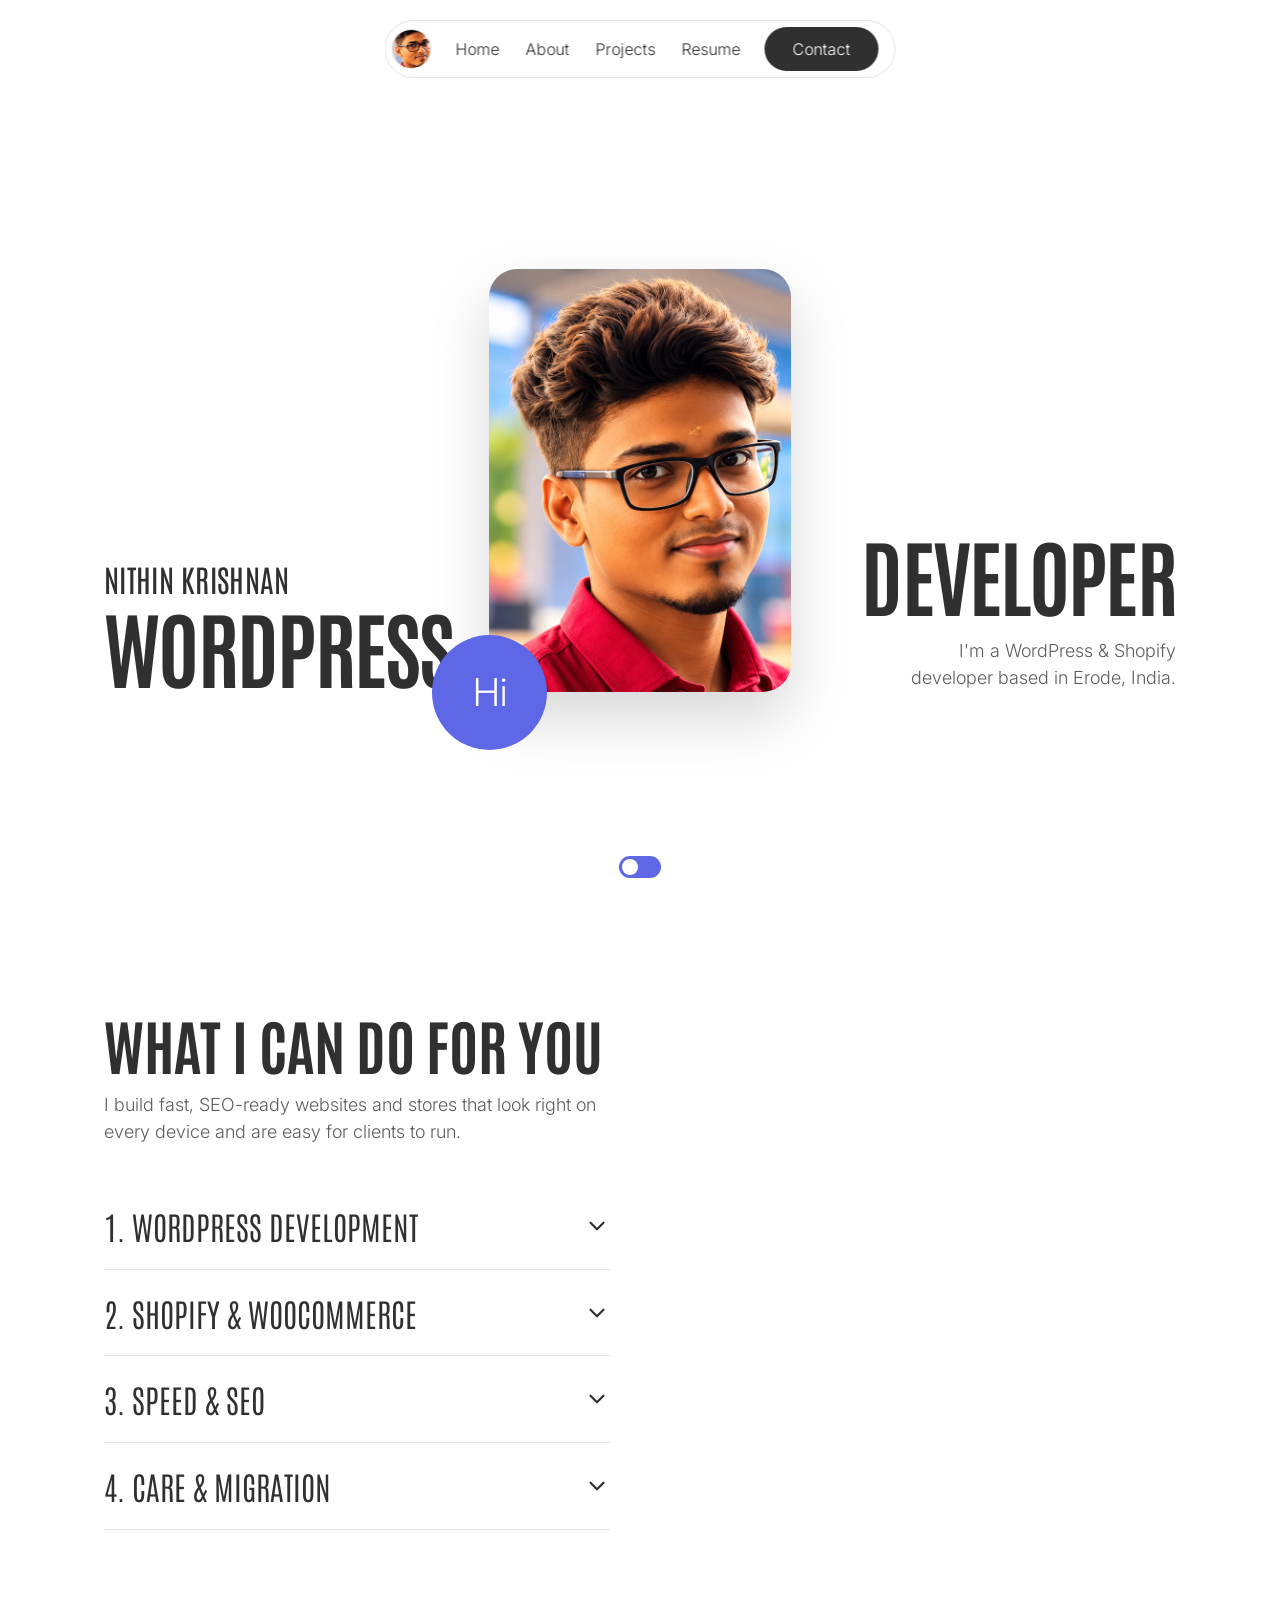
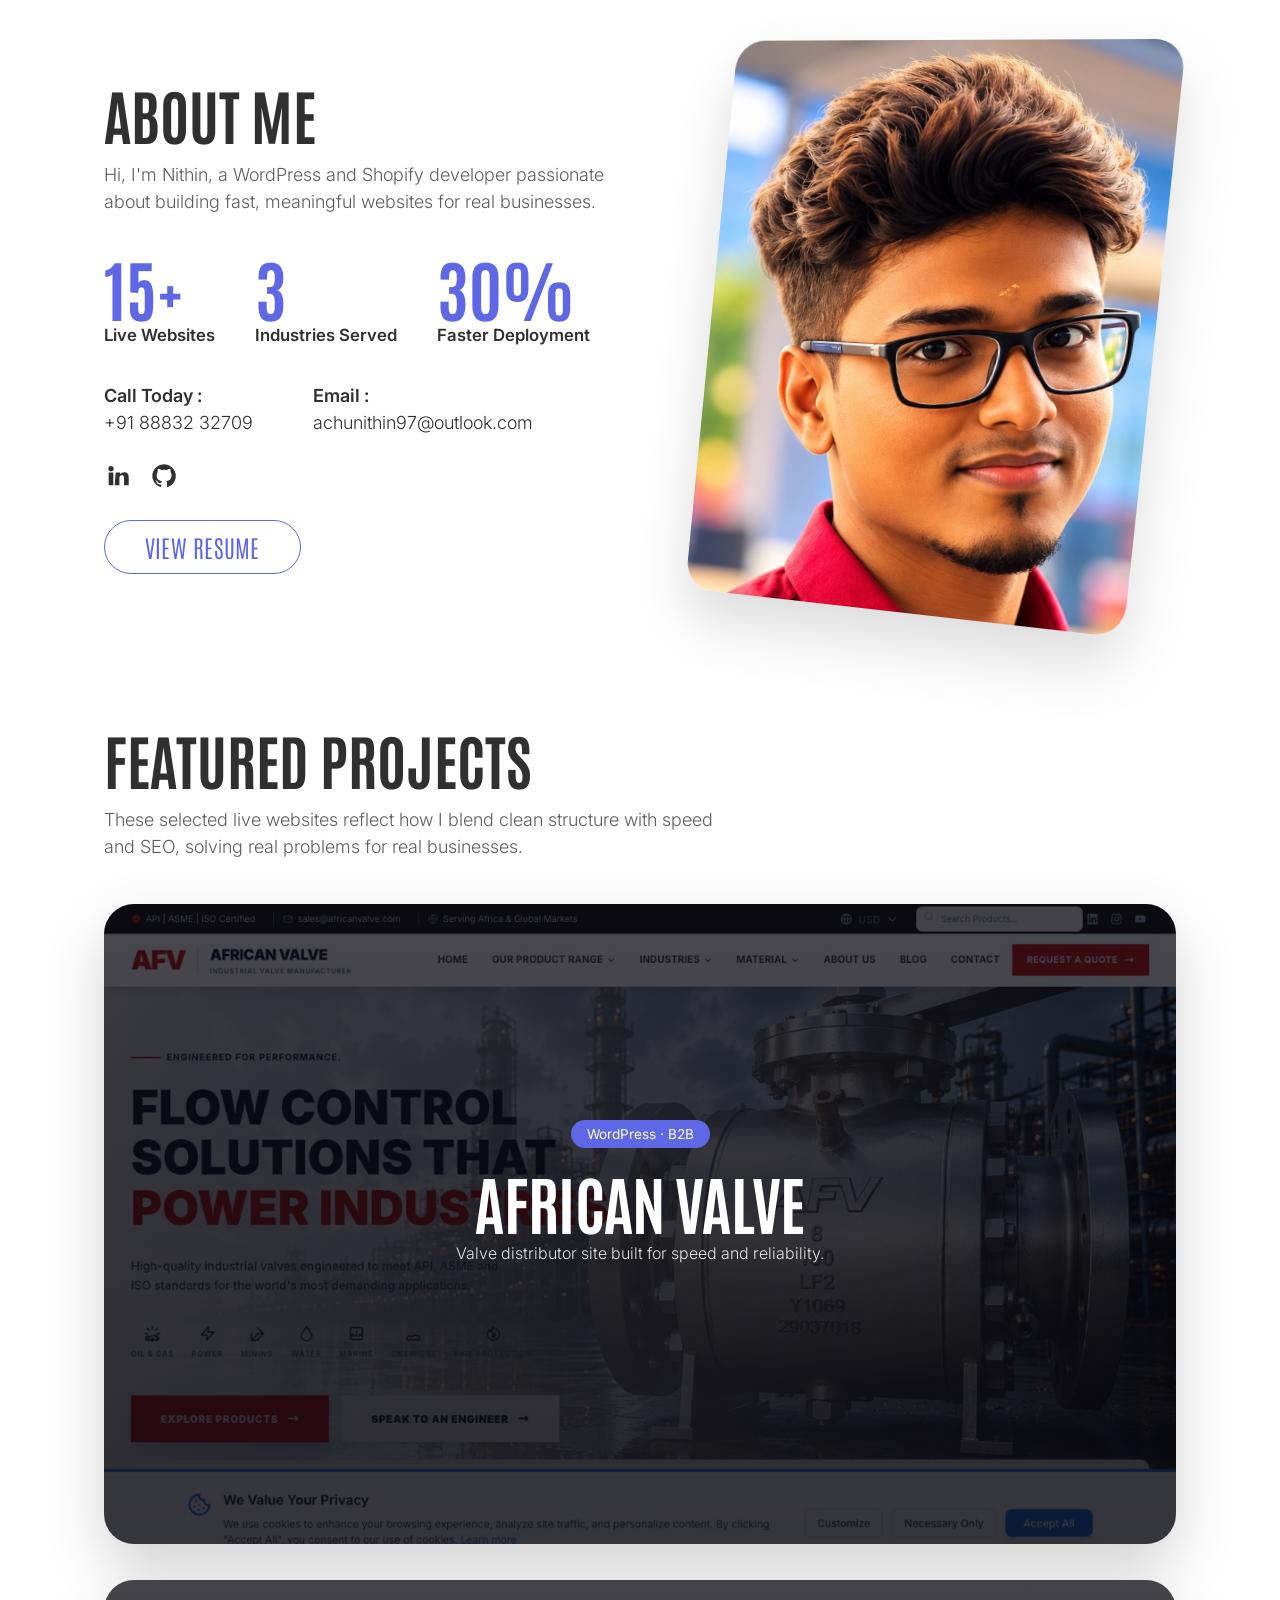
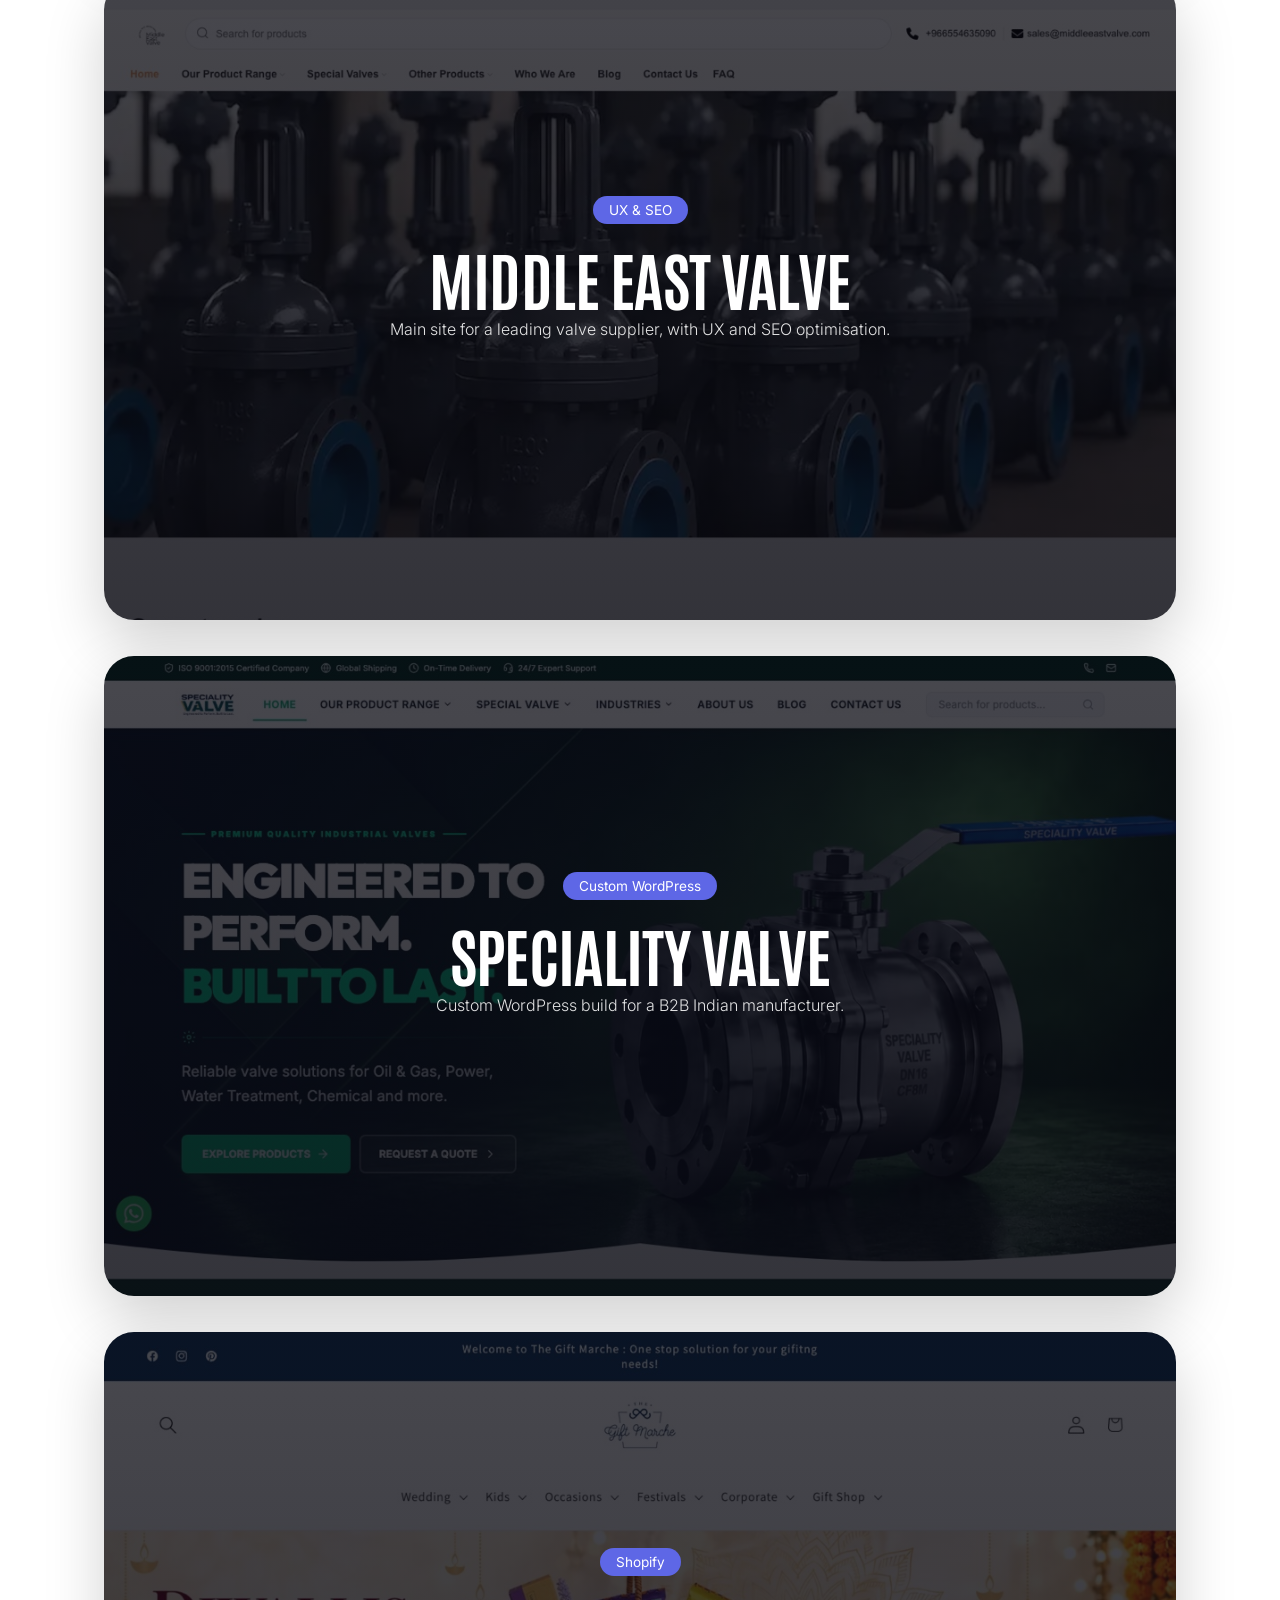
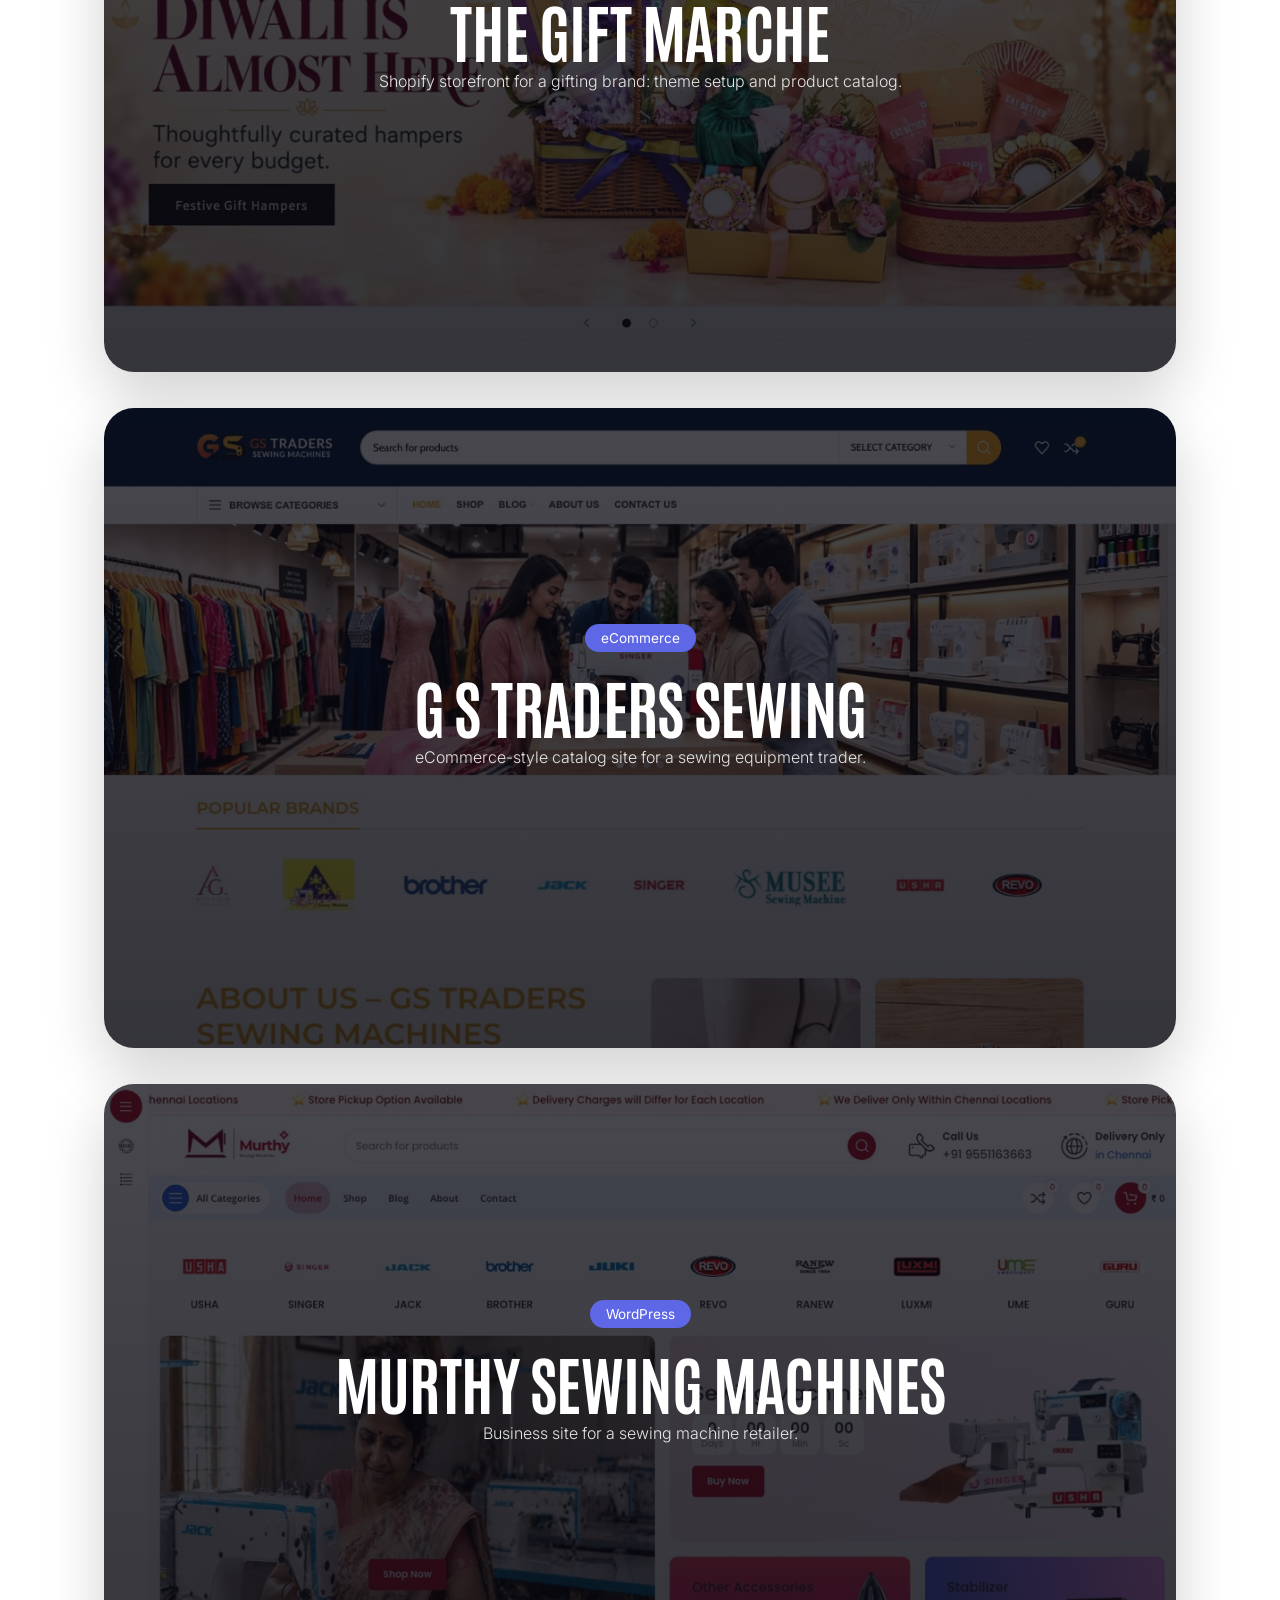
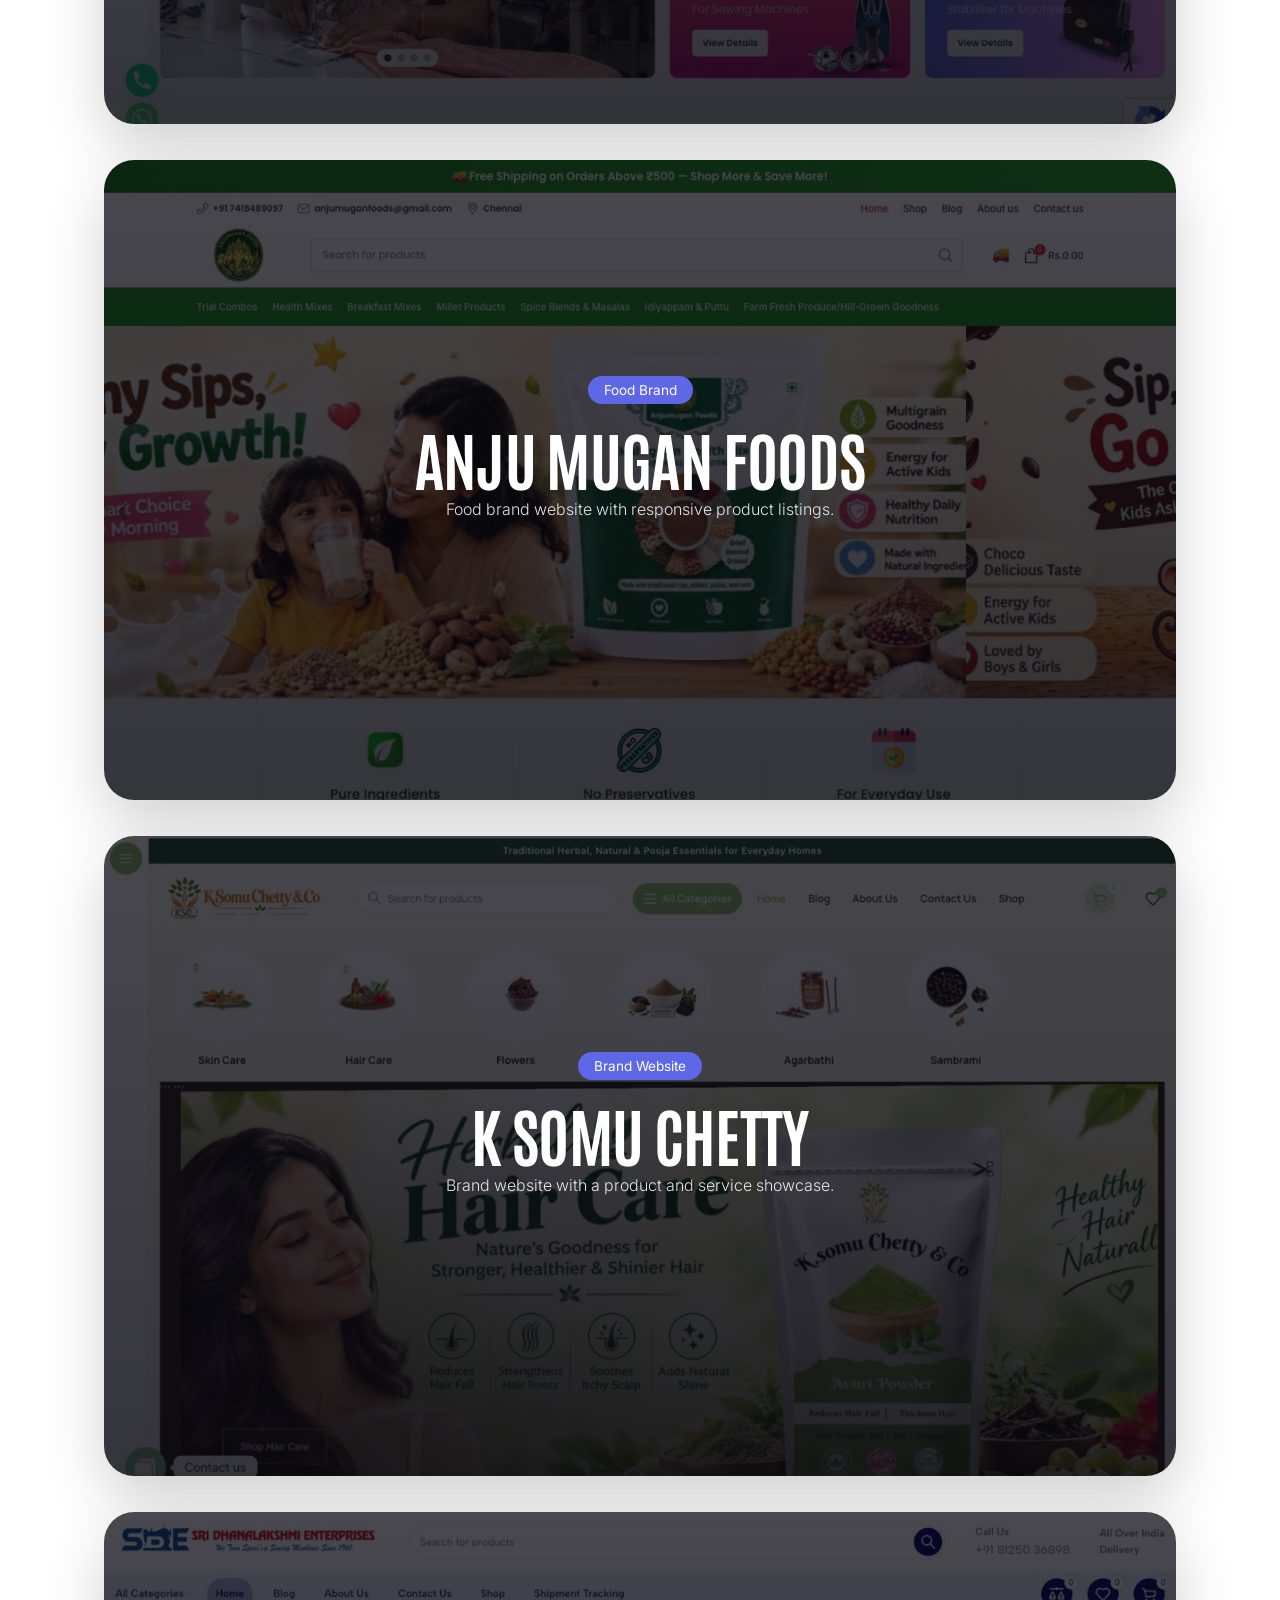
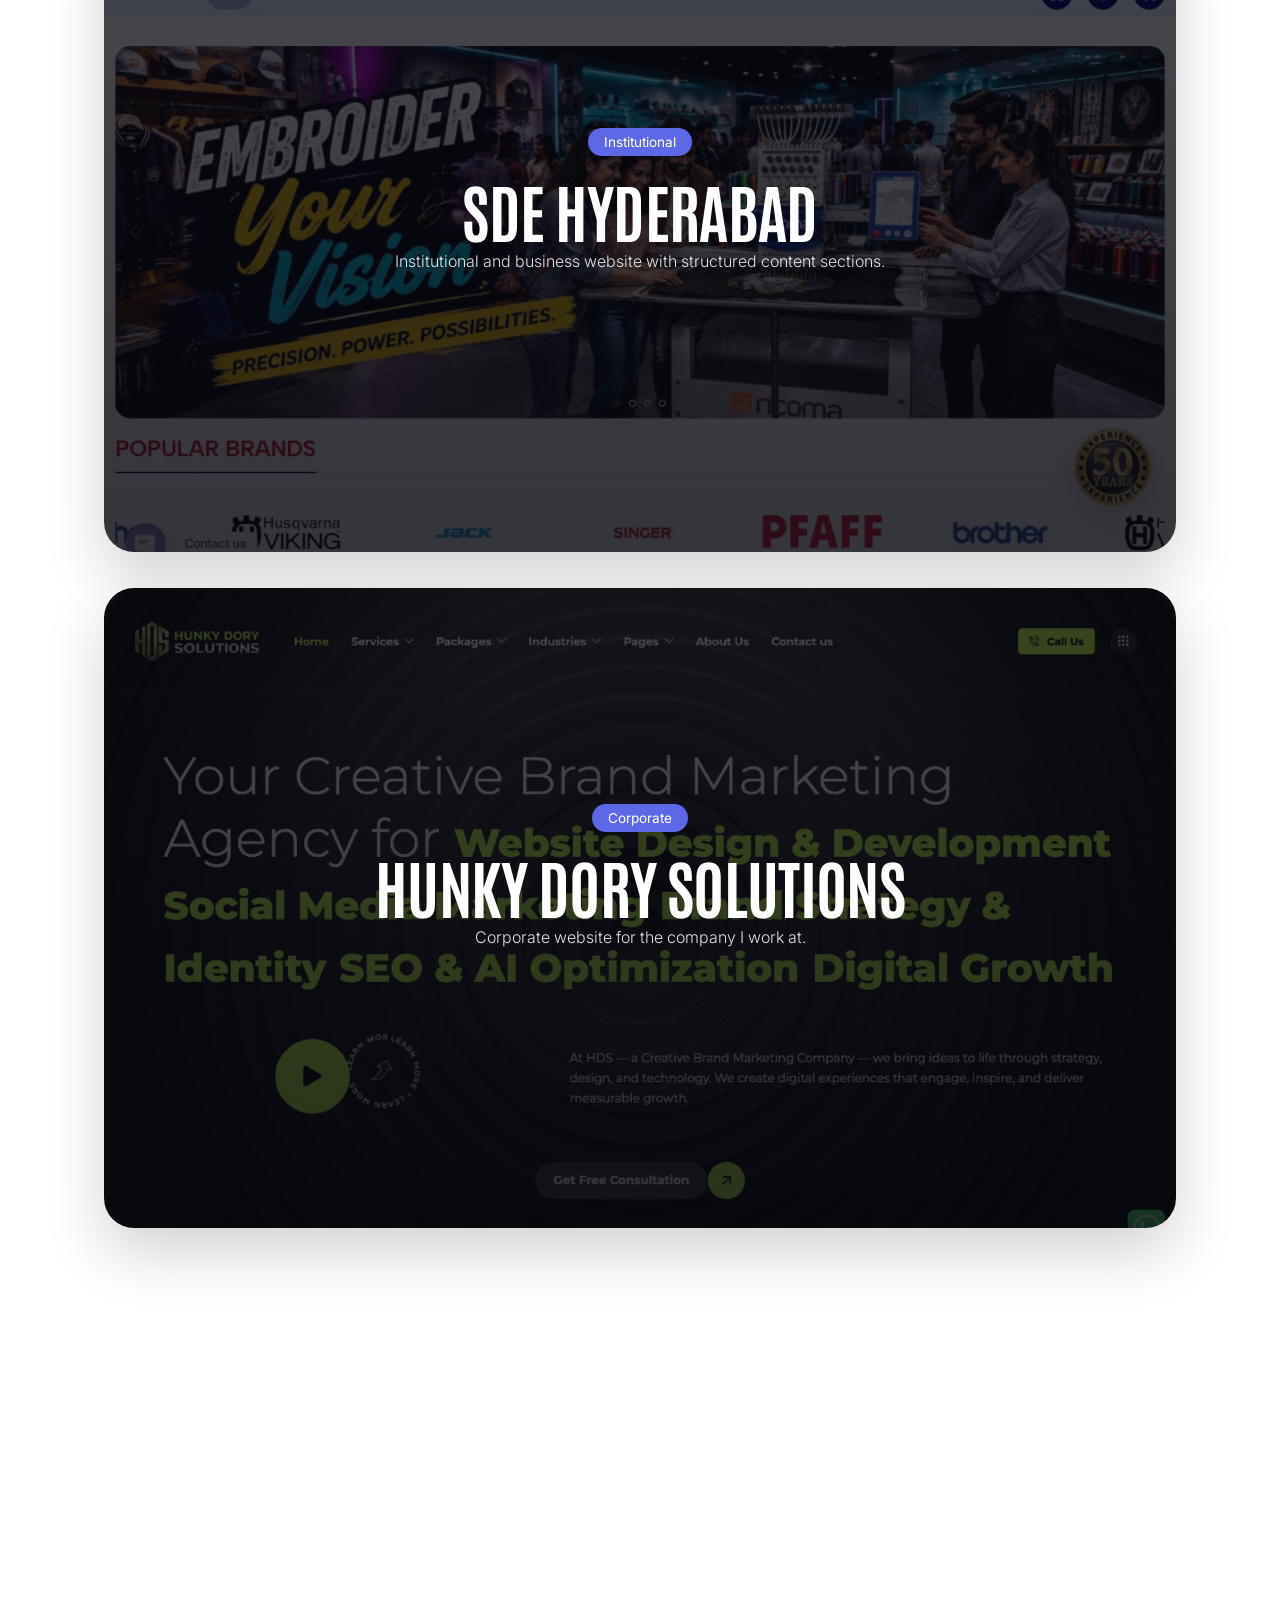
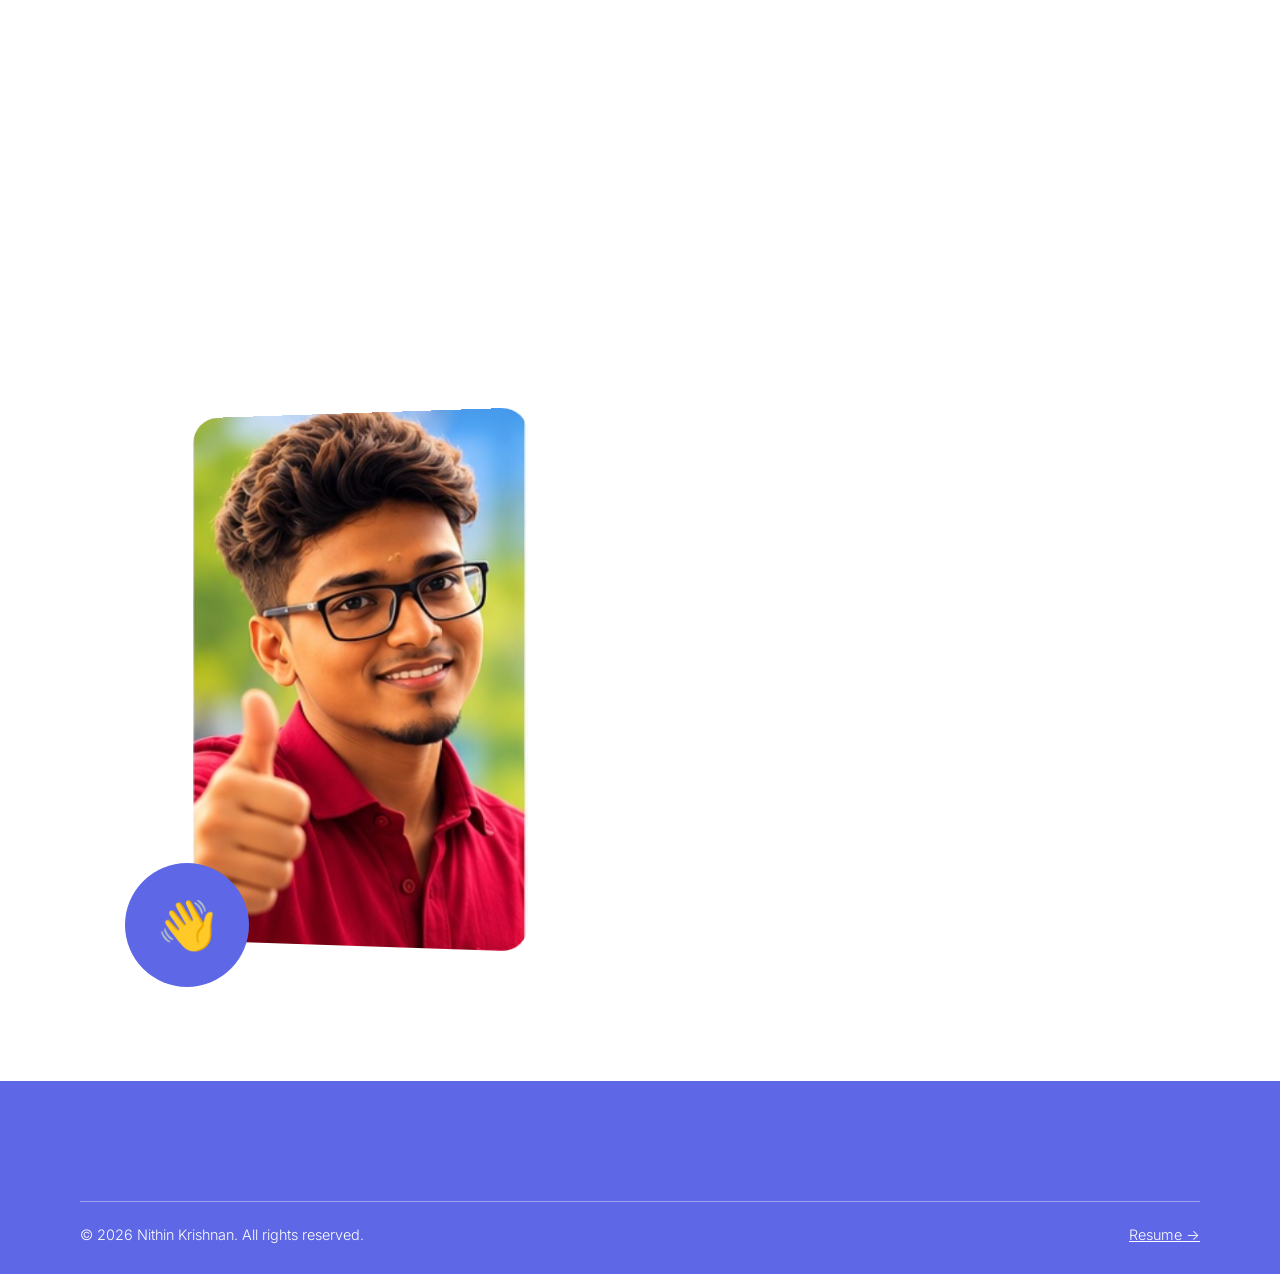
==== index.html @ 088c96ce "Add portfolio and resume site Co-Authored-By: Claude Sonnet 5.5 <noreply@anthropic.com>" ====
<!doctype html>
<html lang="en">
<head>
  <meta charset="utf-8">
  <meta name="viewport" content="width=device-width, initial-scale=1">
  <title>Nithin Krishnan | WordPress Developer</title>
  <meta name="description" content="Nithin Krishnan: WordPress & Shopify developer with 15+ live business sites. Open to remote roles.">
  <link rel="preconnect" href="https://fonts.googleapis.com">
  <link rel="preconnect" href="https://fonts.gstatic.com" crossorigin>
  <link href="https://fonts.googleapis.com/css2?family=Antonio:wght@400;700&family=Inter:wght@300;400;600&display=swap" rel="stylesheet">
  <link rel="stylesheet" href="style.css">
</head>
<body>
  <svg width="0" height="0" style="position:absolute" aria-hidden="true">
    <symbol id="chev" viewBox="0 0 24 24"><path d="m6 15 6-6 6 6" fill="none" stroke="currentColor" stroke-width="2" stroke-linecap="round" stroke-linejoin="round"/></symbol>
  </svg>

  <header class="nav" id="nav">
    <a class="av" href="#home" aria-label="Home"><span class="mini"></span></a>
    <nav class="links">
      <a href="#home">Home</a>
      <a href="#about">About</a>
      <a href="#projects">Projects</a>
      <a href="resume.html">Resume</a>
      <a class="contact-btn" href="#contact">Contact</a>
    </nav>
    <a class="avail" href="#contact"><span>Available for work</span><i class="dot"></i></a>
  </header>

  <main>
    <section id="home" class="hero">
      <h1 class="sr">Nithin Krishnan, WordPress Developer</h1>
      <div class="hero-grid" aria-hidden="true">
        <div class="hl">
          <p class="nm">NITHIN KRISHNAN</p>
          <div class="big">WORDPRESS</div>
        </div>
        <div class="ph">
          <div class="photo"></div>
          <div class="hi">Hi</div>
        </div>
        <div class="hr">
          <div class="big">DEVELOPER</div>
          <p class="sub">I'm a WordPress &amp; Shopify developer based in Erode, India.</p>
        </div>
      </div>
    </section>

    <section id="services" class="split">
      <div class="col">
        <h2>WHAT I CAN DO FOR YOU</h2>
        <p class="lead">I build fast, SEO-ready websites and stores that look right on every device and are easy for clients to run.</p>
        <div class="acc">
          <details data-img="assets/shots/africanvalve.jpg">
            <summary><span>1. WORDPRESS DEVELOPMENT</span><svg class="ch"><use href="#chev"/></svg></summary>
            <ul>
              <li>Custom WordPress websites for businesses</li>
              <li>Theme and plugin customisation</li>
              <li>Elementor, WPBakery and ACF builds</li>
              <li>Fully responsive, cross-browser tested</li>
            </ul>
          </details>
          <details data-img="assets/shots/thegiftmarche.jpg">
            <summary><span>2. SHOPIFY &amp; WOOCOMMERCE</span><svg class="ch"><use href="#chev"/></svg></summary>
            <ul>
              <li>Shopify theme setup and product catalog</li>
              <li>WooCommerce store builds</li>
              <li>Product listings and category structure</li>
              <li>Mobile-first shopping experience</li>
            </ul>
          </details>
          <details data-img="assets/shots/middleeastvalve.jpg">
            <summary><span>3. SPEED &amp; SEO</span><svg class="ch"><use href="#chev"/></svg></summary>
            <ul>
              <li>Core Web Vitals optimisation</li>
              <li>Caching and image optimisation</li>
              <li>On-page SEO and clean structure</li>
              <li>Faster load times on live sites</li>
            </ul>
          </details>
          <details data-img="assets/shots/sdehyd.jpg">
            <summary><span>4. CARE &amp; MIGRATION</span><svg class="ch"><use href="#chev"/></svg></summary>
            <ul>
              <li>Live-site monitoring and bug fixes</li>
              <li>Backups and security</li>
              <li>Safe site migrations</li>
              <li>Updates and post-launch changes</li>
            </ul>
          </details>
        </div>
      </div>
      <div class="pic tilt"><div class="pic-in" style="background-image:url(assets/shots/thegiftmarche.jpg)"></div></div>
    </section>

    <section id="about" class="split">
      <div class="col">
        <h2>ABOUT ME</h2>
        <p class="lead">Hi, I'm Nithin, a WordPress and Shopify developer passionate about building fast, meaningful websites for real businesses.</p>
        <div class="stats">
          <div><b data-count="15" data-suffix="+">15+</b><span>Live Websites</span></div>
          <div><b data-count="3">3</b><span>Industries Served</span></div>
          <div><b data-count="30" data-suffix="%">30%</b><span>Faster Deployment</span></div>
        </div>
        <div class="info">
          <div><strong>Call Today :</strong><a href="tel:+918883232709">+91 88832 32709</a></div>
          <div><strong>Email :</strong><a href="mailto:achunithin97@outlook.com">achunithin97@outlook.com</a></div>
        </div>
        <div class="soc">
          <a href="https://www.linkedin.com/in/nithinkrishnan381997" target="_blank" rel="noopener" aria-label="LinkedIn"><svg viewBox="0 0 24 24"><path d="M4 9h4v11H4zM6 3.500a2.250 2.250 0 1 1 0 4.500 2.250 2.250 0 0 1 0-4.500zM10 9h3.800v1.500c.6-1 1.900-1.800 3.600-1.800 3.300 0 3.800 2.200 3.800 5V20h-4v-5.600c0-1.300 0-3-1.900-3s-2.100 1.400-2.100 2.900V20h-4z"/></svg></a>
          <a href="https://github.com/Achunithin97" target="_blank" rel="noopener" aria-label="GitHub"><svg viewBox="0 0 24 24"><path d="M12 2a10 10 0 0 0-3.200 19.500c.5.100.7-.2.7-.5v-1.800c-2.800.6-3.400-1.200-3.400-1.200-.5-1.200-1.100-1.500-1.100-1.500-.9-.6.100-.6.100-.6 1 .1 1.500 1 1.500 1 .9 1.500 2.400 1.100 3 .8.1-.7.4-1.100.7-1.400-2.200-.3-4.600-1.100-4.600-5 0-1.100.4-2 1-2.700-.1-.3-.4-1.300.1-2.700 0 0 .8-.3 2.800 1a9.600 9.600 0 0 1 5 0c2-1.300 2.800-1 2.800-1 .5 1.400.2 2.400.1 2.700.6.700 1 1.600 1 2.700 0 3.900-2.400 4.700-4.600 5 .4.300.7.900.7 1.800V21c0 .3.200.6.700.5A10 10 0 0 0 12 2z"/></svg></a>
        </div>
        <a class="pbtn" href="resume.html">VIEW RESUME</a>
      </div>
      <div class="pic tilt"><div class="pic-in portrait"></div></div>
    </section>

    <section id="projects">
      <h2>FEATURED PROJECTS</h2>
      <p class="lead">These selected live websites reflect how I blend clean structure with speed and SEO, solving real problems for real businesses.</p>
      <div class="stack">
        <a class="pc" href="https://www.africanvalve.com/" target="_blank" rel="noopener" style="--img:url(assets/shots/africanvalve.jpg)">
          <span class="pill">WordPress · B2B</span><h3>AFRICAN VALVE</h3><p>Valve distributor site built for speed and reliability.</p><em>Visit site ↗</em></a>
        <a class="pc" href="https://www.middleeastvalve.com/" target="_blank" rel="noopener" style="--img:url(assets/shots/middleeastvalve.jpg)">
          <span class="pill">UX &amp; SEO</span><h3>MIDDLE EAST VALVE</h3><p>Main site for a leading valve supplier, with UX and SEO optimisation.</p><em>Visit site ↗</em></a>
        <a class="pc" href="https://www.specialityvalve.com/" target="_blank" rel="noopener" style="--img:url(assets/shots/specialityvalve.jpg)">
          <span class="pill">Custom WordPress</span><h3>SPECIALITY VALVE</h3><p>Custom WordPress build for a B2B Indian manufacturer.</p><em>Visit site ↗</em></a>
        <a class="pc" href="https://thegiftmarche.in/" target="_blank" rel="noopener" style="--img:url(assets/shots/thegiftmarche.jpg)">
          <span class="pill">Shopify</span><h3>THE GIFT MARCHE</h3><p>Shopify storefront for a gifting brand: theme setup and product catalog.</p><em>Visit site ↗</em></a>
        <a class="pc" href="https://gstraderssewing.com/" target="_blank" rel="noopener" style="--img:url(assets/shots/gstraderssewing.jpg)">
          <span class="pill">eCommerce</span><h3>G S TRADERS SEWING</h3><p>eCommerce-style catalog site for a sewing equipment trader.</p><em>Visit site ↗</em></a>
        <a class="pc" href="https://murthysewingmachines.com/" target="_blank" rel="noopener" style="--img:url(assets/shots/murthysewingmachines.jpg)">
          <span class="pill">WordPress</span><h3>MURTHY SEWING MACHINES</h3><p>Business site for a sewing machine retailer.</p><em>Visit site ↗</em></a>
        <a class="pc" href="https://anjumuganfoods.com/" target="_blank" rel="noopener" style="--img:url(assets/shots/anjumuganfoods.jpg)">
          <span class="pill">Food Brand</span><h3>ANJU MUGAN FOODS</h3><p>Food brand website with responsive product listings.</p><em>Visit site ↗</em></a>
        <a class="pc" href="https://ksomuchetty.in/" target="_blank" rel="noopener" style="--img:url(assets/shots/ksomuchetty.jpg)">
          <span class="pill">Brand Website</span><h3>K SOMU CHETTY</h3><p>Brand website with a product and service showcase.</p><em>Visit site ↗</em></a>
        <a class="pc" href="https://sdehyd.com/" target="_blank" rel="noopener" style="--img:url(assets/shots/sdehyd.jpg)">
          <span class="pill">Institutional</span><h3>SDE HYDERABAD</h3><p>Institutional and business website with structured content sections.</p><em>Visit site ↗</em></a>
        <a class="pc" href="https://hunky-dory-solutions.com/" target="_blank" rel="noopener" style="--img:url(assets/shots/hunky-dory-solutions.jpg)">
          <span class="pill">Corporate</span><h3>HUNKY DORY SOLUTIONS</h3><p>Corporate website for the company I work at.</p><em>Visit site ↗</em></a>
      </div>
      <div class="more-btn"><a class="pbtn" href="resume.html#projects">VIEW FULL PROJECT LIST</a></div>
    </section>

    <section id="beyond">
      <h2>WHAT I BRING TO EVERY PROJECT</h2>
      <p class="lead">A few things that shape how I work with clients and teams, on every website I build.</p>
      <div class="trio">
        <div class="tc"><p class="tt">Fast, SEO-ready builds</p><p>Clean structure, speed optimisation and mobile-first layouts so your site loads quickly and gets found on Google.</p></div>
        <div class="tc"><p class="tt">AI Video &amp; Music</p><p>I run TIKKO KUTTY, a Tamil kids YouTube channel, creating songs and animated videos with AI tools like Google Flow and Suno.</p></div>
        <div class="tc dark"><p>Websites launched across B2B, retail, food and eCommerce</p><b data-count="15" data-suffix="+">15+</b><span>Live Websites</span></div>
        <div class="tc accent"><p>Reusable starter templates and a standard plugin stack made launches quicker</p><b data-count="30" data-suffix="%">30%</b><span>Faster Deployment</span></div>
        <div class="tc"><p class="tt">Remote-ready</p><p>Comfortable working independently in async, remote-first teams using Slack, Trello and Git.</p></div>
        <div class="tc"><p class="tt">Always learning</p><p>Growing into React and Python backend development to deliver full-stack solutions.</p></div>
      </div>
    </section>

    <section id="faq" class="faq">
      <div class="col">
        <h2>FREQUENTLY ASKED QUESTIONS</h2>
        <p class="lead">Quick answers to common questions. If yours isn't here, just message me.</p>
      </div>
      <div class="acc">
        <details>
          <summary><span>1. WHAT SERVICES DO YOU OFFER?</span><svg class="ch"><use href="#chev"/></svg></summary>
          <ul><li>WordPress and Shopify websites, WooCommerce stores, speed and SEO optimisation, and ongoing site care.</li></ul>
        </details>
        <details>
          <summary><span>2. HOW DOES THE PROCESS WORK?</span><svg class="ch"><use href="#chev"/></svg></summary>
          <ul><li>We agree on the goals and pages, I build and share a preview, we refine it together, then I launch and test on all devices.</li></ul>
        </details>
        <details>
          <summary><span>3. HOW LONG DOES A PROJECT TAKE?</span><svg class="ch"><use href="#chev"/></svg></summary>
          <ul><li>It depends on the number of pages and features. Message me with your idea and I'll give you an honest estimate.</li></ul>
        </details>
        <details>
          <summary><span>4. DO YOU WORK REMOTELY?</span><svg class="ch"><use href="#chev"/></svg></summary>
          <ul><li>Yes. I'm comfortable in async, remote-first teams using Slack, Trello and Git, and I'm open to remote and work-from-home roles.</li></ul>
        </details>
        <details>
          <summary><span>5. WHAT DO I NEED TO PROVIDE BEFORE STARTING?</span><svg class="ch"><use href="#chev"/></svg></summary>
          <ul><li>Your logo, brand colours, page content and photos if you have them, plus examples of websites you like. If something is missing, I can help you plan it.</li></ul>
        </details>
        <details>
          <summary><span>6. HOW DO I GET STARTED?</span><svg class="ch"><use href="#chev"/></svg></summary>
          <ul><li>Send me a message using the form below or email me directly. Tell me about your business and what you need, and I'll reply with next steps.</li></ul>
        </details>
      </div>
    </section>

    <section id="insights">
      <h2>WEB TIPS &amp; INSIGHTS</h2>
      <p class="lead">Practical tips from building and maintaining live business websites, to help you get more from yours.</p>
      <div class="posts">
        <article class="post">
          <div class="pimg" style="background-image:url(assets/shots/middleeastvalve.jpg)"></div>
          <p class="meta"><span class="tagp">Speed</span></p>
          <h3>5 QUICK WINS FOR A FASTER WORDPRESS SITE</h3>
          <p>Compress images, use caching, keep plugins lean, choose a lightweight theme and load scripts only where needed. Small changes that improve Core Web Vitals.</p>
        </article>
        <article class="post">
          <div class="pimg" style="background-image:url(assets/shots/sdehyd.jpg)"></div>
          <p class="meta"><span class="tagp">SEO</span></p>
          <h3>WHAT EVERY BUSINESS WEBSITE NEEDS FOR GOOGLE</h3>
          <p>Clear page titles, fast mobile pages, clean headings and descriptive images give search engines and visitors the right signals.</p>
        </article>
      </div>
    </section>

    <section id="contact" class="contact">
      <div class="cl">
        <div class="cphoto"></div>
        <div class="wave">👋</div>
      </div>
      <div class="cr">
        <h2>LET'S WORK TOGETHER</h2>
        <p class="lead">Let's build something impactful together, whether it's your brand, your website, or your next big idea.</p>
        <form id="form">
          <div class="two">
            <label>Name<input name="name" placeholder="Your name" required></label>
            <label>Email<input name="email" type="email" placeholder="you@email.com" required></label>
          </div>
          <label>Service Needed ?
            <select name="service">
              <option value="">Select...</option>
              <option>New website</option><option>Shopify / WooCommerce store</option><option>Speed &amp; SEO</option><option>Website care &amp; migration</option><option>Full-time remote role</option>
            </select>
          </label>
          <label>What Can I Help You...<textarea name="msg" rows="4" placeholder="Hello, I'd like to enquire about..."></textarea></label>
          <button class="pbtn" type="submit">SUBMIT</button>
        </form>
      </div>
    </section>
  </main>

  <footer class="foot">
    <div class="fr">
      <div><small>Email :</small><a href="mailto:achunithin97@outlook.com">achunithin97@outlook.com</a></div>
      <div><small>Call Today :</small><a href="tel:+918883232709">+91 88832 32709</a></div>
      <div><small>Social :</small><span class="fs"><a href="https://www.linkedin.com/in/nithinkrishnan381997" target="_blank" rel="noopener" aria-label="LinkedIn"><svg viewBox="0 0 24 24"><path d="M4 9h4v11H4zM6 3.500a2.250 2.250 0 1 1 0 4.500 2.250 2.250 0 0 1 0-4.500zM10 9h3.800v1.500c.6-1 1.900-1.800 3.600-1.800 3.300 0 3.800 2.200 3.800 5V20h-4v-5.600c0-1.300 0-3-1.900-3s-2.100 1.400-2.100 2.900V20h-4z"/></svg></a><a href="https://github.com/Achunithin97" target="_blank" rel="noopener" aria-label="GitHub"><svg viewBox="0 0 24 24"><path d="M12 2a10 10 0 0 0-3.200 19.500c.5.100.7-.2.7-.5v-1.800c-2.800.6-3.400-1.200-3.400-1.200-.5-1.200-1.100-1.500-1.100-1.500-.9-.6.100-.6.100-.6 1 .1 1.500 1 1.500 1 .9 1.500 2.400 1.100 3 .8.1-.7.4-1.100.7-1.400-2.200-.3-4.600-1.100-4.600-5 0-1.100.4-2 1-2.700-.1-.3-.4-1.300.1-2.700 0 0 .8-.3 2.800 1a9.600 9.600 0 0 1 5 0c2-1.300 2.800-1 2.800-1 .5 1.400.2 2.400.1 2.700.6.700 1 1.600 1 2.700 0 3.900-2.400 4.700-4.600 5 .4.300.7.900.7 1.800V21c0 .3.200.6.700.5A10 10 0 0 0 12 2z"/></svg></a></span></div>
    </div>
    <div class="fb"><span>© <span id="year"></span> Nithin Krishnan. All rights reserved.</span><a href="resume.html">Resume →</a></div>
  </footer>

  <div class="fc" aria-hidden="true">
    <div class="fc-in">
      <div class="fc-front"></div>
      <div class="fc-back"><i class="b0"></i><i class="b1"></i></div>
    </div>
    <div class="fc-hi"><span class="t1">Hi</span><span class="t2">👋</span></div>
  </div>

  <button class="tgl" id="theme" role="switch" aria-checked="false" aria-label="Dark mode"><i></i></button>
  <script src="script.js"></script>
</body>
</html>
---- style.css ----
:root {
  --bg: #ffffff;
  --fg: #303030;
  --muted: #5d5d62;
  --accent: #5e67e6;
  --line: #e2e2e2;
  --soft: #f5f5f5;
  --nav: rgba(255,255,255,.88);
  --e: cubic-bezier(.2,.8,.2,1);
}
:root[data-theme="dark"] {
  --bg: #0f0f12;
  --fg: #f1f1f2;
  --muted: #a3a3ab;
  --line: #2a2a31;
  --soft: #18181c;
  --nav: rgba(20,20,24,.88);
}
* { box-sizing: border-box; }
html { scroll-behavior: smooth; }
body {
  margin: 0; overflow-x: hidden;
  font-family: "Inter", system-ui, sans-serif; font-weight: 300; font-size: 18px; line-height: 1.5;
  background: var(--bg); color: var(--fg);
  transition: background .4s, color .4s;
}
a { color: inherit; text-decoration: none; }
.sr { position: absolute; width: 1px; height: 1px; overflow: hidden; clip: rect(0 0 0 0); }
h2, h3, .big, .nm { font-family: "Antonio", Impact, sans-serif; text-transform: uppercase; margin: 0; }
h2 { font-weight: 700; font-size: clamp(2.4rem, 5vw, 3.75rem); line-height: 1.12; }
main { max-width: 1120px; margin: 0 auto; padding: 0 24px; }
section { padding: 110px 0 0; }
.lead { color: var(--muted); max-width: 520px; margin: 14px 0 0; }

/* nav pill that collapses to "Available for work" */
.nav {
  position: fixed; top: 20px; left: 50%; transform: translateX(-50%); z-index: 30;
  display: flex; align-items: center; padding: 6px; gap: 10px;
  background: var(--nav); backdrop-filter: blur(12px);
  border: 1px solid var(--line); border-radius: 999px;
}
.nav .mini { display: block; width: 40px; height: 40px; border-radius: 50%; background: url("assets/character.jpg") 14% 21% / 200% auto; border: 1px solid var(--line); }
.links, .avail { display: flex; align-items: center; white-space: nowrap; overflow: hidden; transition: max-width .55s var(--e), opacity .35s, padding .55s var(--e); }
.links { gap: 6px; max-width: 520px; padding-left: 4px; }
.links a { padding: 6px 10px; font-size: 1rem; }
.links a:not(.contact-btn):hover { color: var(--accent); }
.links .contact-btn { background: var(--fg); color: var(--bg); padding: 10px 28px; border-radius: 999px; margin-left: 8px; }
.avail { max-width: 0; opacity: 0; gap: 10px; font-size: 1rem; color: var(--muted); }
.dot { width: 8px; height: 8px; border-radius: 50%; background: #1fd36a; box-shadow: 0 0 0 4px rgba(31,211,106,.2); animation: pulse 2s ease-in-out infinite; margin-right: 8px; }
@keyframes pulse { 50% { box-shadow: 0 0 0 8px rgba(31,211,106,0); } }
.nav.compact .links { max-width: 0; opacity: 0; padding: 0; pointer-events: none; }
.nav.compact .avail { max-width: 220px; opacity: 1; }
.nav.compact:hover .links { max-width: 520px; opacity: 1; padding-left: 4px; pointer-events: auto; }
.nav.compact:hover .avail { max-width: 0; opacity: 0; }

/* hero */
.hero { min-height: 100vh; padding: 120px 0 60px; display: grid; align-items: center; }
.hero-grid { margin-inline: -60px; display: grid; grid-template-columns: minmax(0,1fr) auto minmax(0,1fr); align-items: end; gap: 24px; }
.big { font-weight: 700; font-size: clamp(2.6rem, 6.6vw, 6rem); line-height: 1.1; letter-spacing: -.02em; white-space: nowrap; }
.nm { font-weight: 400; font-size: clamp(1.2rem, 2.4vw, 2rem); letter-spacing: .01em; margin-bottom: -4px; }
.hl { text-align: left; }
.hr { text-align: right; }
.sub { margin: 18px 0 0 auto; max-width: 280px; color: var(--muted); }
.ph { position: relative; }
.photo { width: clamp(200px, 23.6vw, 340px); aspect-ratio: 340/476; border-radius: 26px; background: url("assets/character.jpg") 0 0 / 162% auto no-repeat; }
.hi { position: absolute; left: -62px; bottom: -62px; width: clamp(84px, 9vw, 124px); aspect-ratio: 1; border-radius: 50%; background: var(--accent); color: #fff; display: grid; place-items: center; font-size: clamp(1.6rem, 3vw, 2.6rem); font-weight: 300; animation: bob 4s ease-in-out infinite; }
@keyframes bob { 50% { transform: translateY(-9px); } }
.hl, .hr, .ph { animation: rise 1.1s var(--e) both; }
.hr { animation-delay: .12s; } .ph { animation-delay: .06s; }
.hero-grid .big, .hero-grid .nm { display: block; }
@keyframes rise { from { opacity: 0; transform: translateY(40px); filter: blur(8px); } }

/* split sections */
.split { display: grid; grid-template-columns: 1fr 1fr; gap: 60px; align-items: center; }
.split .col { max-width: 600px; }
.pic { aspect-ratio: 1; width: 100%; max-width: 520px; justify-self: center; }
.pic-in { width: 100%; height: 100%; border-radius: 30px; background: center top / cover no-repeat; box-shadow: 0 30px 60px rgba(0,0,0,.14); transform: perspective(1400px) rotateY(calc(var(--p, 0) * -16deg)) rotateZ(calc(var(--p, 0) * 6deg)) skewY(calc(var(--p, 0) * -3deg)); will-change: transform; }
.pic-in.portrait { background-image: url("assets/character.jpg"); background-size: 162% auto; background-position: 0 0; aspect-ratio: 1; }
#about .pic { aspect-ratio: 4/5; max-width: 460px; }

/* accordion */
.acc { margin-top: 38px; }
details { border-bottom: 1px solid var(--line); }
summary { list-style: none; cursor: pointer; display: flex; justify-content: space-between; align-items: center; gap: 20px; padding: 22px 0; font-family: "Antonio", Impact, sans-serif; font-size: 2rem; line-height: 1.3; text-transform: uppercase; transition: color .25s; }
summary::-webkit-details-marker { display: none; }
summary:hover { color: var(--accent); }
.ch { width: 26px; height: 26px; flex: none; transition: transform .35s var(--e); transform: rotate(180deg); }
details[open] .ch { transform: none; }
details ul { margin: 0; padding: 0 0 22px 20px; color: var(--muted); font-size: 1rem; overflow: hidden; }
details li { margin-bottom: 4px; }

/* stats */
.stats { display: flex; gap: 40px; flex-wrap: wrap; margin: 38px 0 34px; }
.stats b { display: block; font-family: "Antonio", Impact, sans-serif; font-weight: 700; font-size: 4.2rem; line-height: 1; color: var(--accent); }
.stats span { font-weight: 600; font-size: 1.05rem; }
.info { display: flex; gap: 60px; flex-wrap: wrap; margin-bottom: 26px; }
.info strong { display: block; font-weight: 600; }
.info a:hover { color: var(--accent); }
.soc { display: flex; gap: 18px; margin-bottom: 30px; }
.soc a { width: 28px; height: 28px; }
.soc svg { width: 100%; height: 100%; fill: currentColor; transition: fill .25s, transform .25s; }
.soc a:hover svg { fill: var(--accent); transform: translateY(-3px); }
.pbtn { display: inline-block; font-family: "Antonio", Impact, sans-serif; font-size: 1.5rem; letter-spacing: .01em; text-transform: uppercase; color: var(--accent); border: 1.5px solid var(--accent); border-radius: 999px; padding: 8px 40px; background: none; cursor: pointer; transition: background .3s, color .3s, transform .3s var(--e); }
.pbtn:hover { background: var(--accent); color: #fff; transform: translateY(-3px); }

/* stacked project cards */
#projects .lead { max-width: 620px; margin-bottom: 44px; }
.pc { position: sticky; top: 90px; height: min(72vh, 640px); margin-bottom: 36px; border-radius: 30px; overflow: hidden; display: flex; flex-direction: column; align-items: center; justify-content: center; text-align: center; color: #fff; padding: 30px 8%; background: linear-gradient(rgba(8,8,16,.74), rgba(8,8,16,.82)), var(--img) center top / cover no-repeat; transform-origin: 50% 0; transition: transform .5s var(--e), filter .5s; box-shadow: 0 24px 60px rgba(0,0,0,.18); }
.pc .pill { background: var(--accent); color: #fff; font-size: .85rem; padding: 4px 16px; border-radius: 999px; font-weight: 400; }
.pc h3 { font-weight: 700; font-size: clamp(2rem, 5.2vw, 4rem); margin: 20px 0 6px; line-height: 1.05; letter-spacing: -.01em; }
.pc p { margin: 0; max-width: 560px; font-size: 1rem; color: rgba(255,255,255,.88); }
.pc em { font-style: normal; font-size: .95rem; margin-top: 22px; padding: 8px 22px; border: 1px solid rgba(255,255,255,.55); border-radius: 999px; opacity: 0; transform: translateY(8px); transition: opacity .35s, transform .35s var(--e), background .3s; }
.pc:hover em { opacity: 1; transform: none; }
.pc em:hover { background: rgba(255,255,255,.16); }

/* beyond */
.trio { display: grid; grid-template-columns: repeat(3, 1fr); gap: 20px; margin-top: 40px; }
.tc { background: var(--soft); border-radius: 26px; padding: 32px 30px; display: flex; flex-direction: column; justify-content: space-between; min-height: 260px; transition: transform .35s var(--e); }
.tc:hover { transform: translateY(-6px); }
.tc p { margin: 0; font-size: 1rem; color: var(--muted); }
.tc .tt { font-family: "Antonio", Impact, sans-serif; text-transform: uppercase; font-size: 1.8rem; color: var(--fg); margin-bottom: 12px; }
.tc.accent { background: var(--accent); color: #fff; }
.tc.accent p { color: rgba(255,255,255,.92); }
.tc.accent b { font-family: "Antonio", Impact, sans-serif; font-size: 5rem; line-height: 1; font-weight: 700; display: block; margin-top: 18px; }
.tc.accent span { font-size: 1rem; }

/* faq */
.faq { display: grid; grid-template-columns: 5fr 7fr; gap: 60px; align-items: start; }
.faq .acc { margin-top: 0; }
.faq summary { font-size: 1.55rem; }

/* contact */
.contact { display: grid; grid-template-columns: 1fr 1fr; gap: 60px; align-items: center; }
.cl { position: relative; justify-self: center; width: min(340px, 80%); }
.cphoto { aspect-ratio: 255/400; border-radius: 26px; background: url("assets/character.jpg") 33.8% 100% / 401.6% auto no-repeat; transform: perspective(1400px) rotateY(calc(var(--p, 0) * -10deg)); }
.wave { position: absolute; left: -62px; bottom: -40px; width: 124px; aspect-ratio: 1; border-radius: 50%; background: var(--accent); display: grid; place-items: center; font-size: 3rem; animation: bob 4s ease-in-out infinite; }
form { margin-top: 30px; display: grid; gap: 18px; }
.two { display: grid; grid-template-columns: 1fr 1fr; gap: 20px; }
label { display: grid; gap: 8px; color: var(--accent); font-size: .9rem; }
input, select, textarea { font: inherit; font-weight: 300; color: var(--fg); background: var(--soft); border: 1px solid transparent; border-radius: 22px; padding: 12px 20px; outline: none; transition: border-color .25s, background .25s; width: 100%; }
textarea { resize: vertical; min-height: 130px; }
input:focus, select:focus, textarea:focus { border-color: var(--accent); }
form .pbtn { justify-self: start; }

/* footer */
.foot { margin-top: 110px; background: var(--accent); color: #fff; padding: 46px 24px 28px; }
.fr, .fb { max-width: 1120px; margin: 0 auto; display: flex; justify-content: space-between; gap: 30px; flex-wrap: wrap; }
.fr small { display: block; font-size: .85rem; opacity: .9; }
.fr a { font-weight: 600; font-size: 1.15rem; }
.fs { display: flex; gap: 16px; }
.fr + .fb { margin-top: 26px; padding-top: 22px; border-top: 1px solid rgba(255,255,255,.4); font-size: .9rem; }
.fb a { text-decoration: underline; }

/* dark-mode switch */
.tgl { position: fixed; left: 50%; bottom: 22px; transform: translateX(-50%); width: 42px; height: 22px; border-radius: 999px; border: 0; background: var(--accent); cursor: pointer; z-index: 30; padding: 0; }
.tgl i { position: absolute; top: 3px; left: 3px; width: 16px; height: 16px; border-radius: 50%; background: #fff; transition: transform .3s var(--e); }
[data-theme="dark"] .tgl i { transform: translateX(20px); }

/* scroll reveal */
.js .rv { opacity: 0; transform: translateY(40px); filter: blur(5px); transition: opacity .9s var(--e) var(--rd, 0s), transform .9s var(--e) var(--rd, 0s), filter .9s var(--e) var(--rd, 0s); }
.js .rv.in { opacity: 1; transform: none; filter: none; }

@media (max-width: 900px) {
  section { padding-top: 80px; }
  .hero-grid { grid-template-columns: 1fr; justify-items: center; text-align: center; gap: 18px; }
  .hl, .hr { text-align: center; }
  .sub { margin: 14px auto 0; }
  .hi { left: -30px; bottom: -30px; }
  .split, .faq, .contact { grid-template-columns: 1fr; gap: 40px; }
  .pic { max-width: 380px; }
  .trio { grid-template-columns: 1fr; }
  .links a:nth-child(-n+2) { display: none; }
  summary { font-size: 1.5rem; }
  .pc { height: 62vh; top: 80px; }
  .stats b { font-size: 3.4rem; }
  .two { grid-template-columns: 1fr; }
  .wave { left: -20px; width: 90px; }
}
@media (prefers-reduced-motion: reduce) {
  *, *::before, *::after { animation: none !important; transition-duration: .01ms !important; }
  .js .rv { opacity: 1; transform: none; filter: none; }
}

/* additions to match Portavia */
.more-btn { text-align: center; margin-top: 44px; }
.tc.dark { background: #303030; color: #fff; }
[data-theme="dark"] .tc.dark { background: #26262c; }
.tc.dark p { color: rgba(255,255,255,.88); }
.tc.dark b { font-family: "Antonio", Impact, sans-serif; font-size: 5rem; line-height: 1; font-weight: 700; display: block; margin-top: 18px; }
.tc.dark span { font-size: 1rem; }
.trio .tc:not(.dark):not(.accent) { gap: 40px; }
.posts { display: grid; grid-template-columns: repeat(2, 1fr); gap: 40px; margin-top: 40px; }
.post { transition: transform .35s var(--e); }
.post:hover { transform: translateY(-6px); }
.pimg { aspect-ratio: 540/290; border-radius: 26px; background: center top / cover no-repeat; overflow: hidden; transition: filter .3s; }
.post:hover .pimg { filter: brightness(1.05); }
.meta { margin: 18px 0 10px; }
.tagp { display: inline-block; font-size: .9rem; color: var(--accent); border: 1px solid var(--accent); border-radius: 999px; padding: 2px 15px; }
.post h3 { font-weight: 400; font-size: 2rem; line-height: 1.25; margin-bottom: 10px; }
.post p:last-child { color: var(--muted); font-size: .95rem; margin: 0; }
.fs a { width: 26px; height: 26px; display: block; }
.fs svg { width: 100%; height: 100%; fill: #fff; transition: transform .25s; }
.fs a:hover svg { transform: translateY(-3px); }
@media (max-width: 1300px) { .hero-grid { margin-inline: 0; } }
@media (max-width: 900px) { .posts { grid-template-columns: 1fr; } }
select { appearance: none; -webkit-appearance: none; cursor: pointer; padding-right: 48px; background-image: url("data:image/svg+xml,%3Csvg xmlns='http://www.w3.org/2000/svg' width='16' height='16' viewBox='0 0 24 24' fill='none' stroke='%23303030' stroke-width='2.5' stroke-linecap='round' stroke-linejoin='round'%3E%3Cpath d='m6 9 6 6 6-6'/%3E%3C/svg%3E"); background-repeat: no-repeat; background-position: right 20px center; }
[data-theme="dark"] select { background-image: url("data:image/svg+xml,%3Csvg xmlns='http://www.w3.org/2000/svg' width='16' height='16' viewBox='0 0 24 24' fill='none' stroke='%23f1f1f2' stroke-width='2.5' stroke-linecap='round' stroke-linejoin='round'%3E%3Cpath d='m6 9 6 6 6-6'/%3E%3C/svg%3E"); }

/* hero card that flies into "What I can do" and flips (desktop) */
.fc { display: none; position: absolute; left: 0; top: 0; z-index: 6; pointer-events: none; perspective: 1600px; will-change: transform, width, height; }
.flip-on .fc { display: block; animation: fcIn 1.1s var(--e) .06s both; }
@keyframes fcIn { from { opacity: 0; filter: blur(8px); } }
.flip-on .photo, .flip-on .hi, .flip-on .pic.flip-slot .pic-in { visibility: hidden; }
.fc-in { position: absolute; inset: 0; transform-style: preserve-3d; will-change: transform; }
.fc-front, .fc-back { position: absolute; inset: 0; border-radius: 28px; backface-visibility: hidden; -webkit-backface-visibility: hidden; box-shadow: 0 26px 60px rgba(0,0,0,.16); overflow: hidden; }
.fc-front { background: url("assets/character.jpg") 0 0 / 162% auto no-repeat; }
.fc-back { transform: rotateY(180deg); background: #eee; }
.fc-back i { position: absolute; inset: 0; background: 28% top / cover no-repeat; opacity: 0; transition: opacity .7s var(--e); }
.fc-back i.on { opacity: 1; }
.fc-hi { position: absolute; left: 0; top: 0; width: 124px; height: 124px; margin: -62px 0 0 -62px; border-radius: 50%; background: var(--accent); color: #fff; display: grid; place-items: center; transform-origin: 50% 50%; will-change: transform; }
.fc-hi span { position: absolute; font-size: clamp(1.6rem, 3vw, 2.6rem); font-weight: 300; line-height: 1; transition: opacity .25s; }
.fc-hi .t2 { opacity: 0; font-size: 2.2rem; }
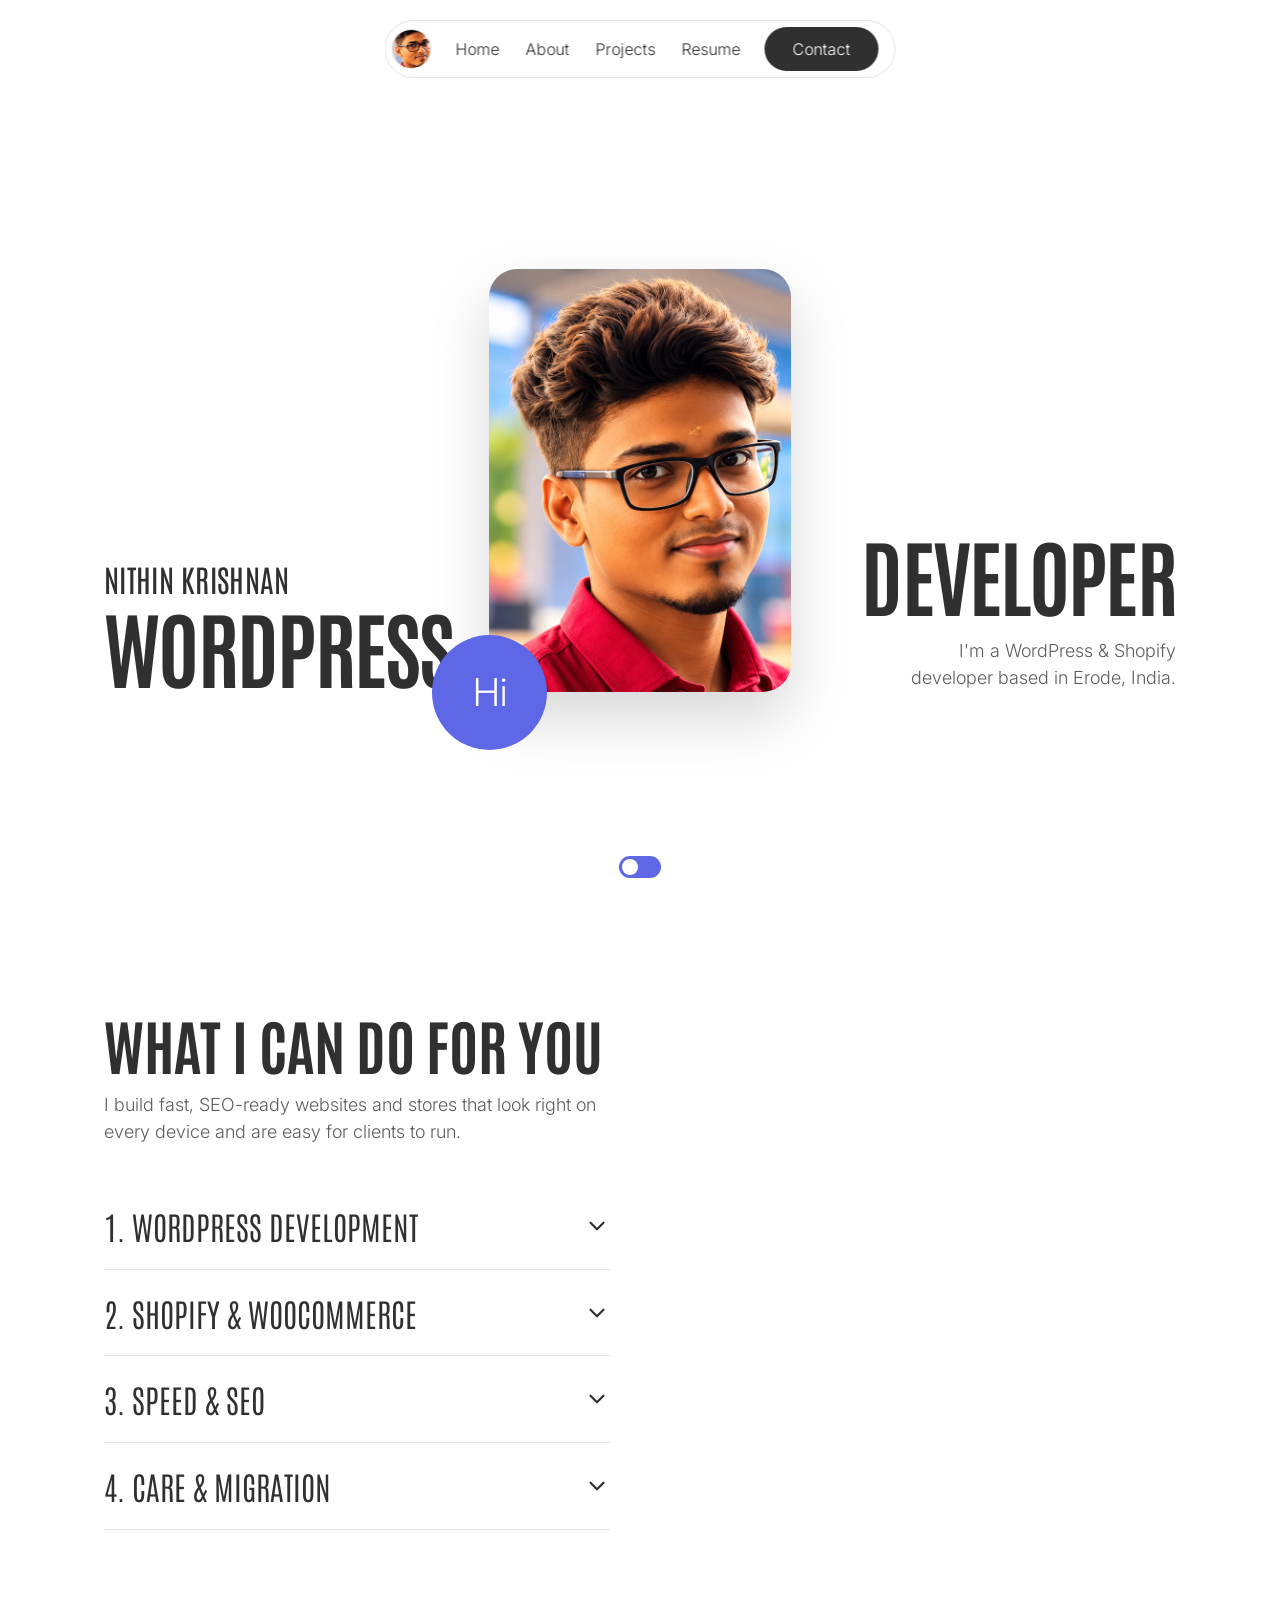
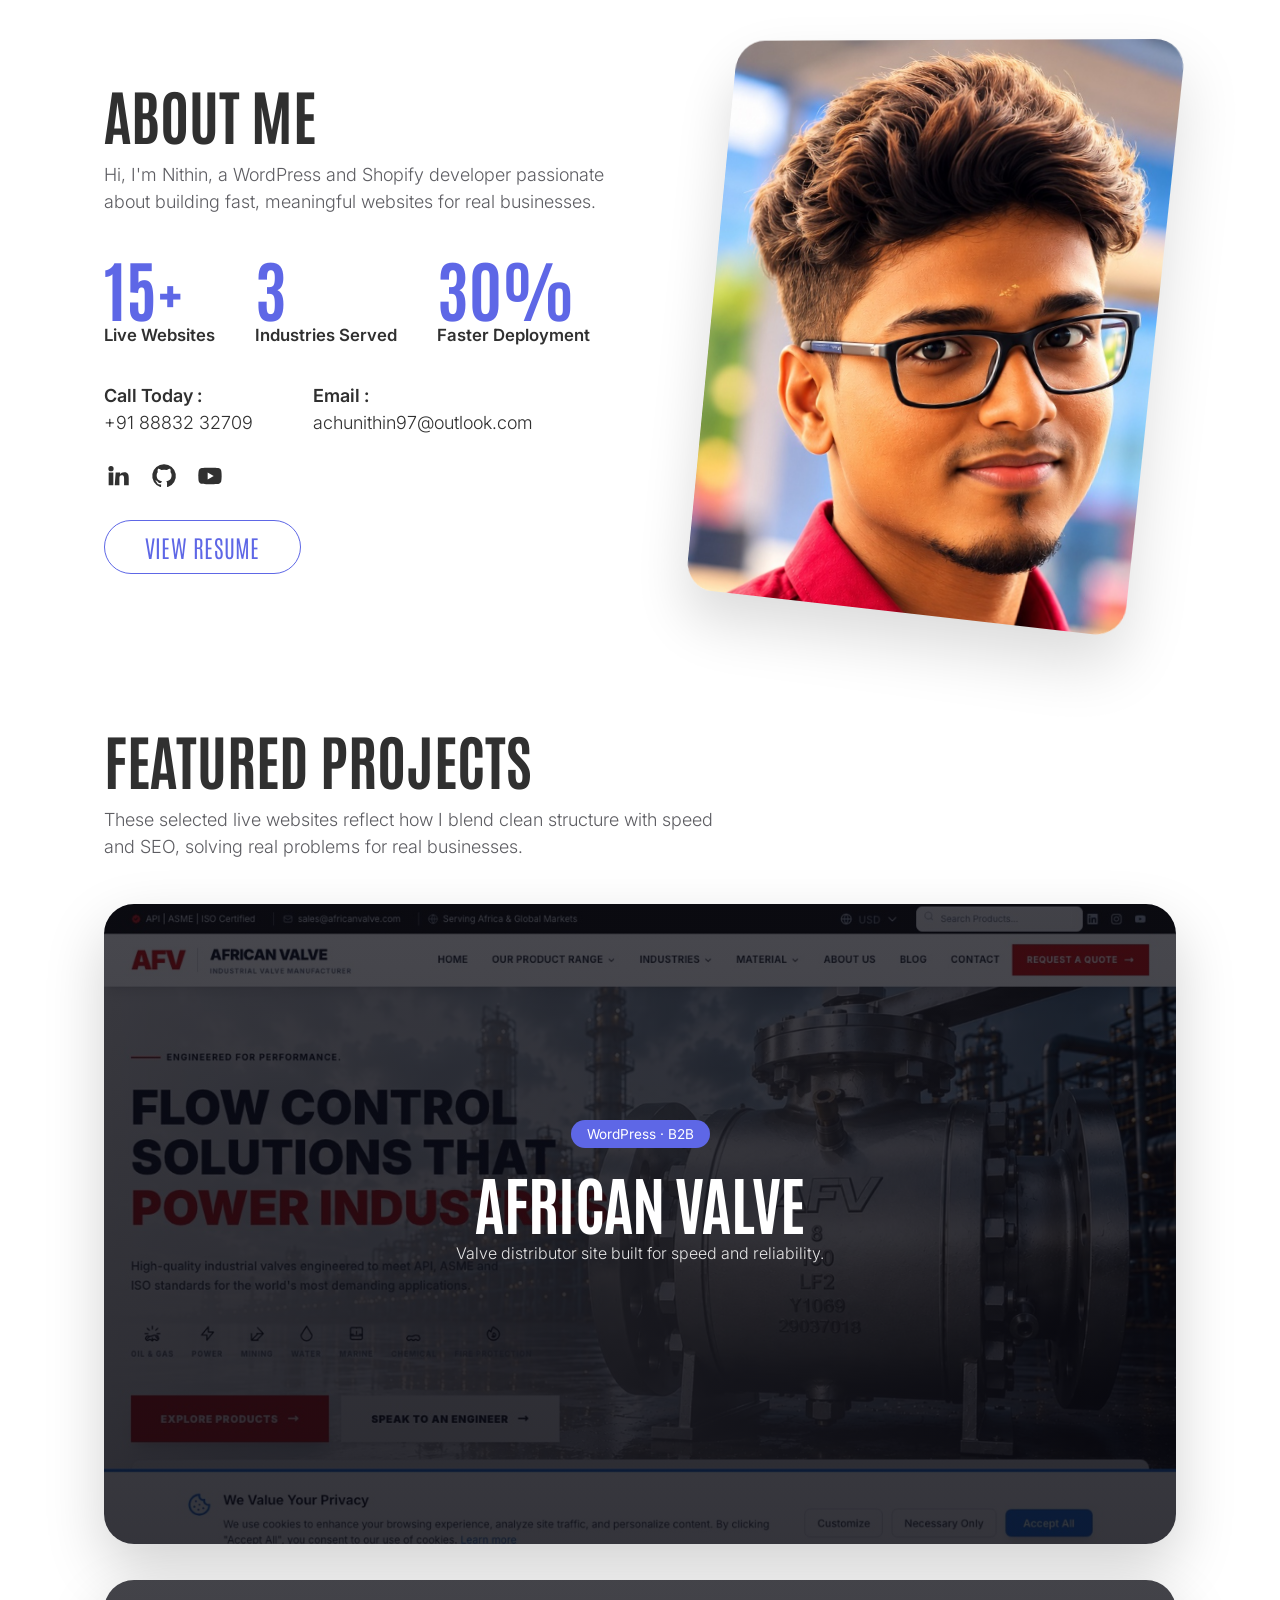
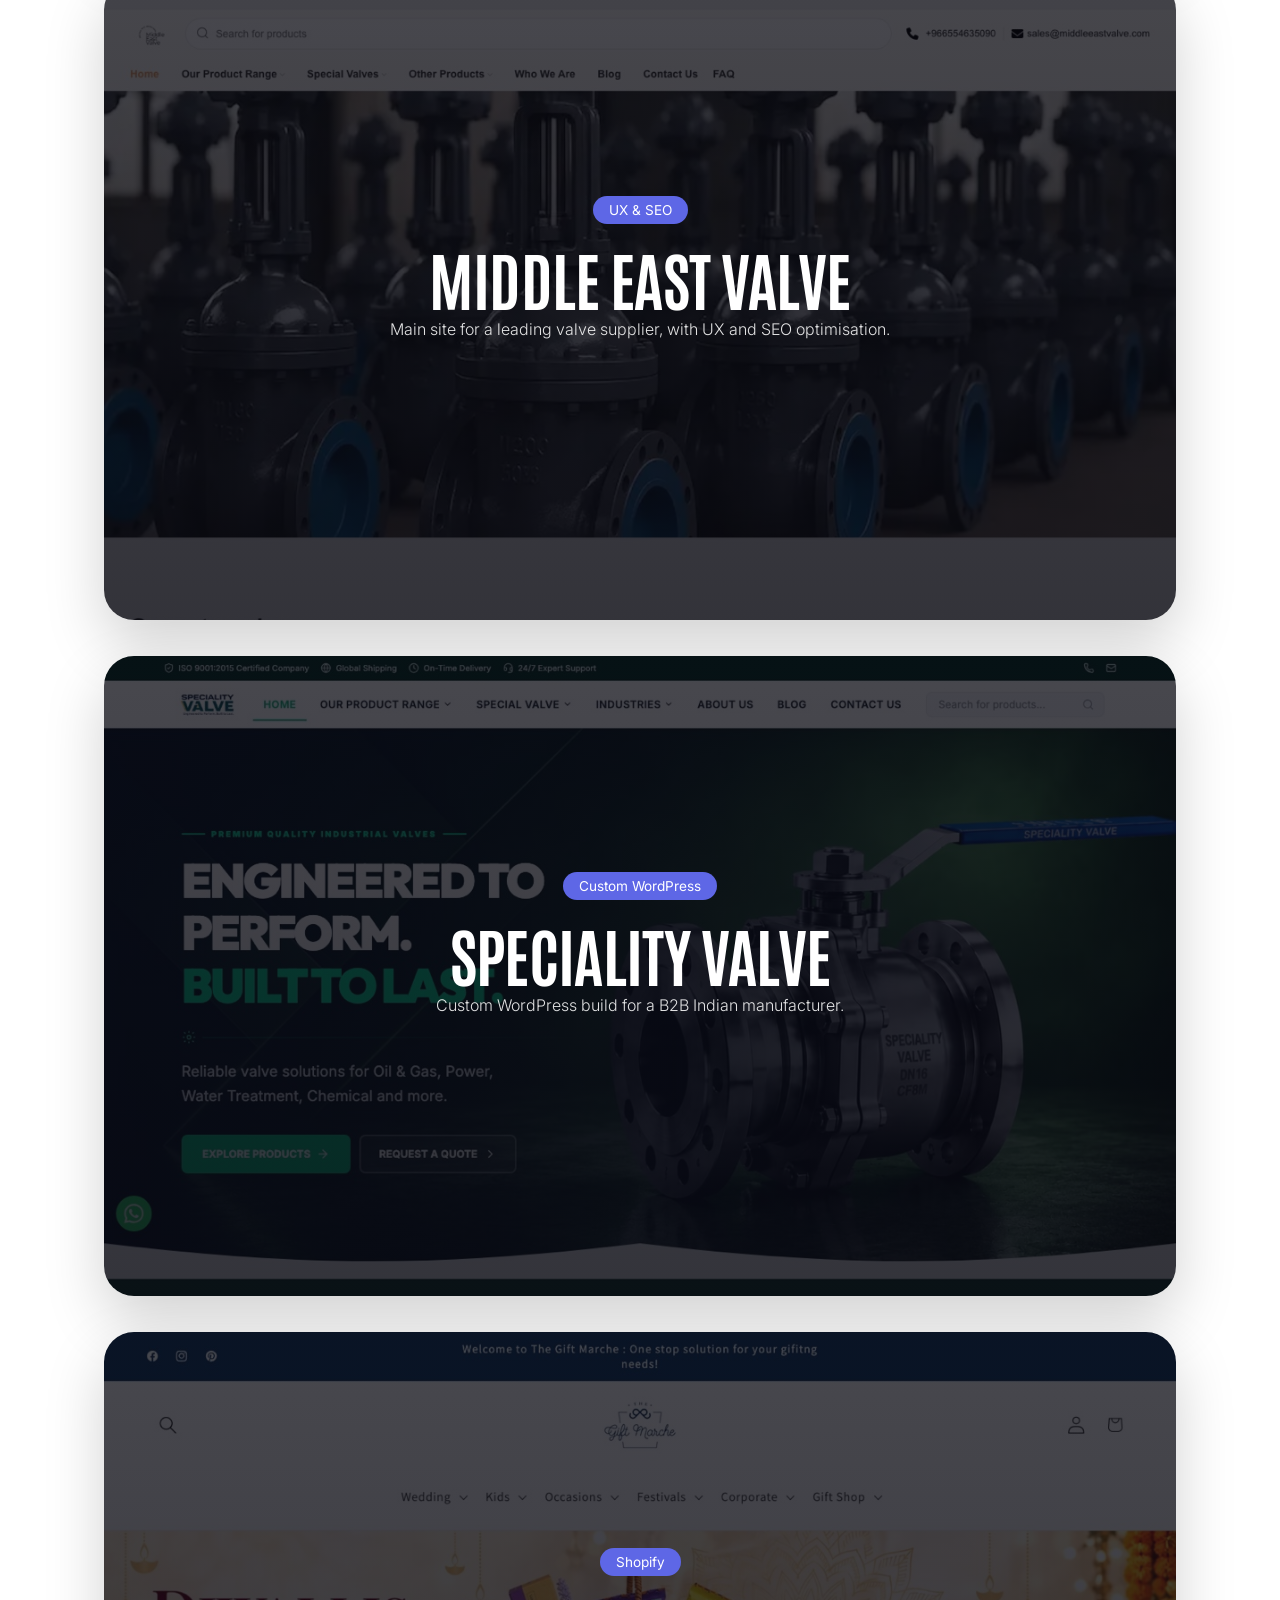
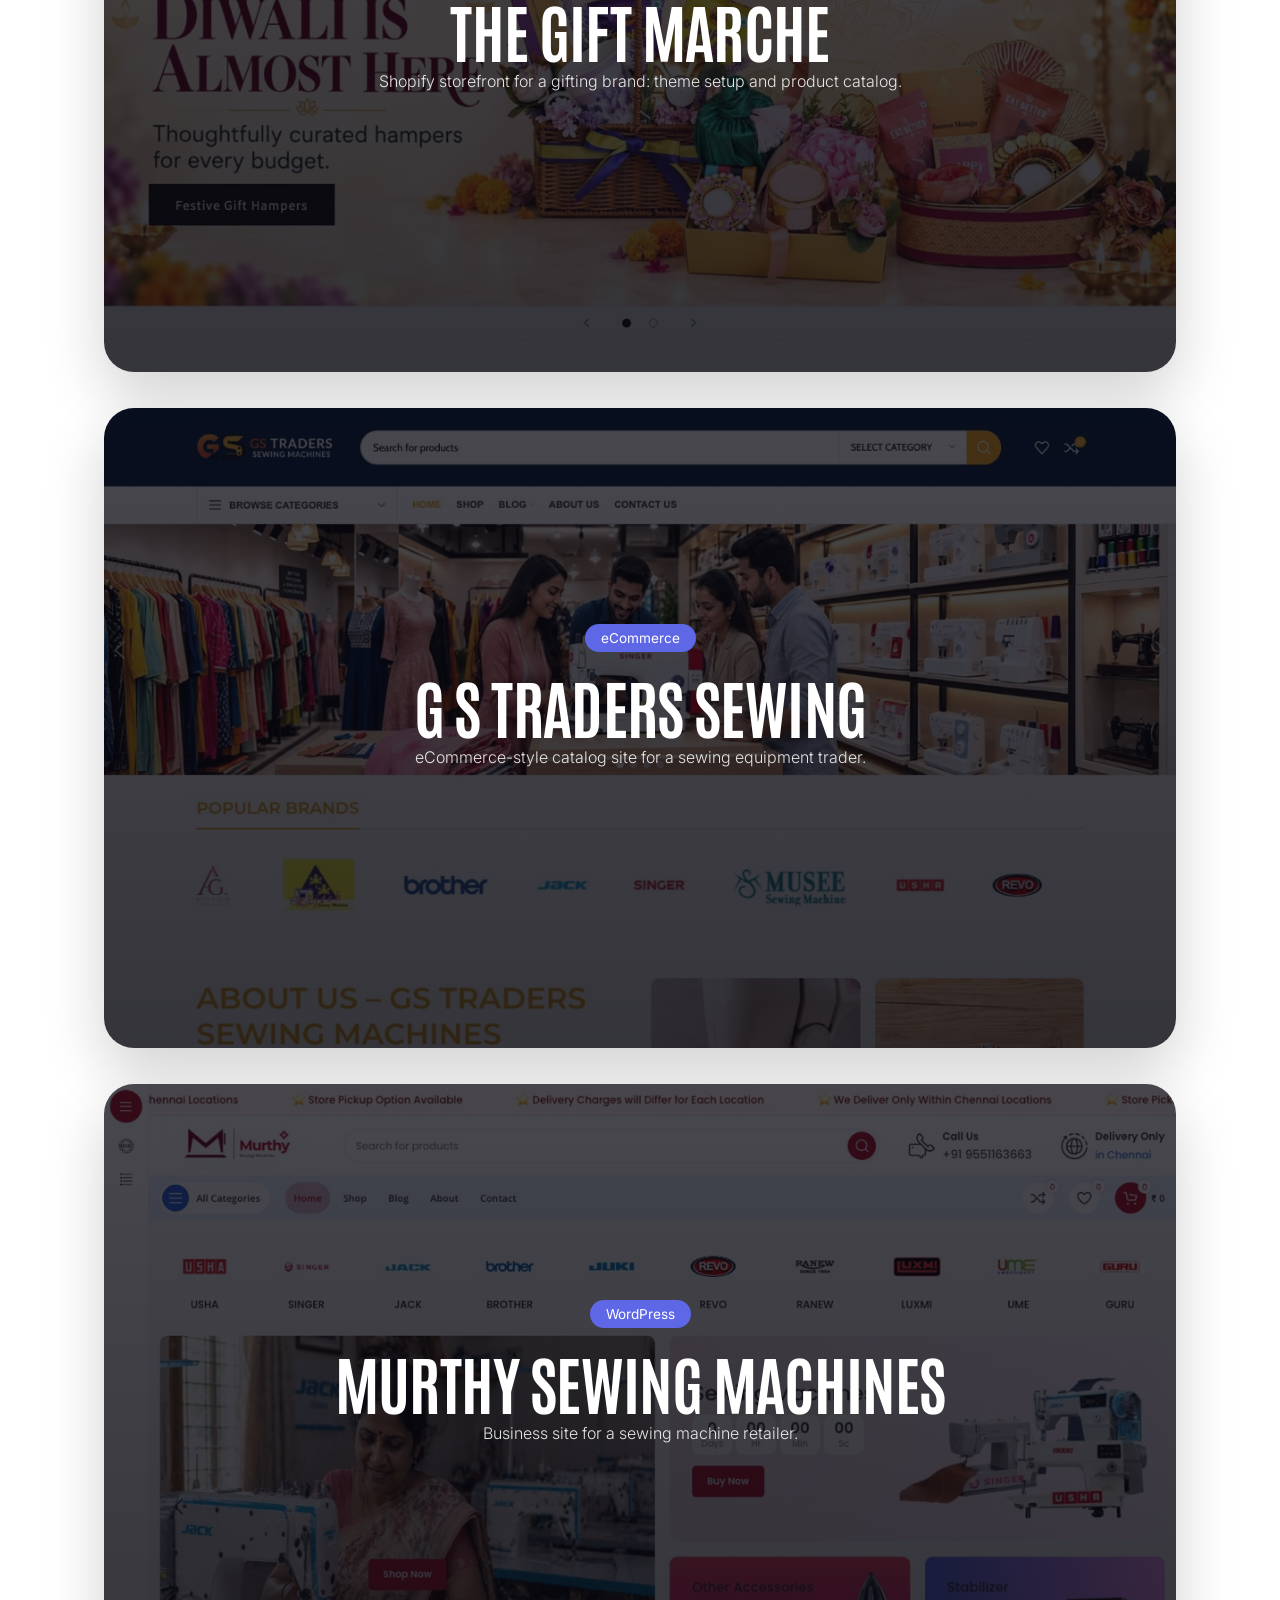
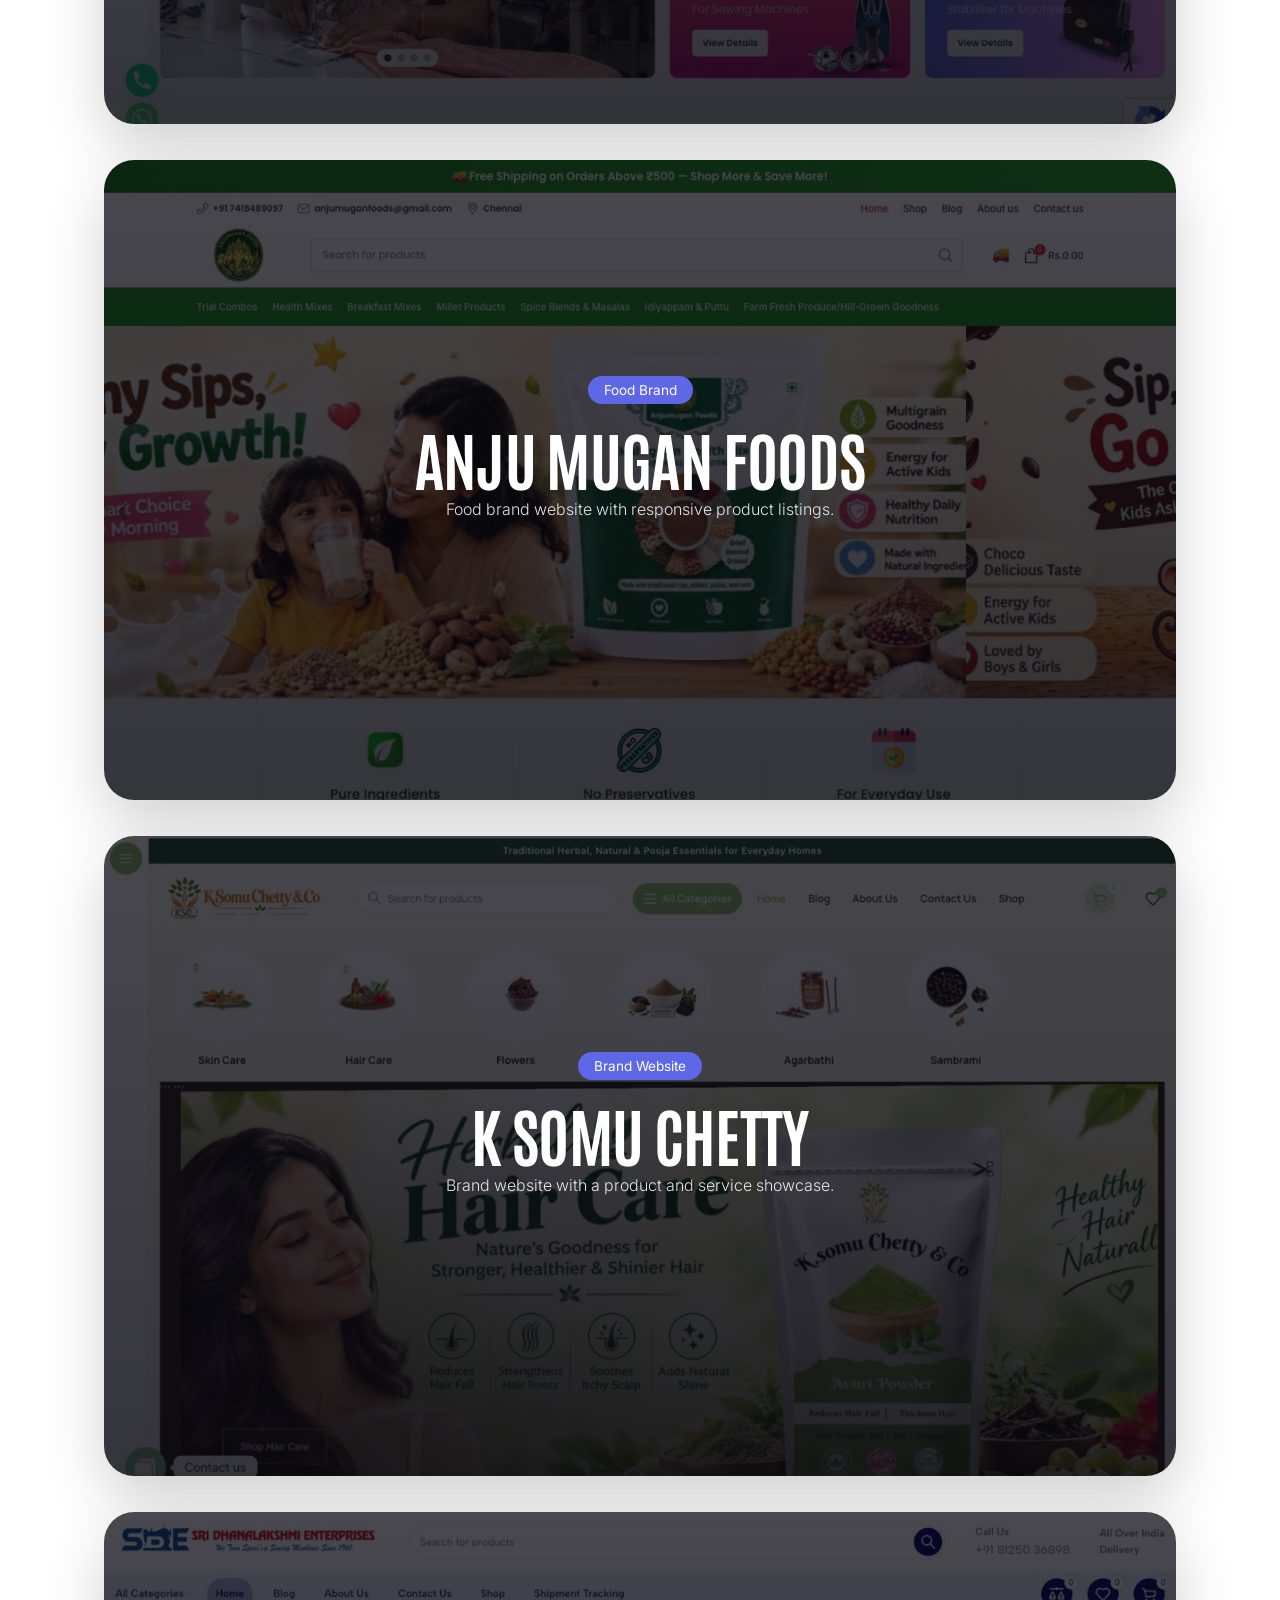
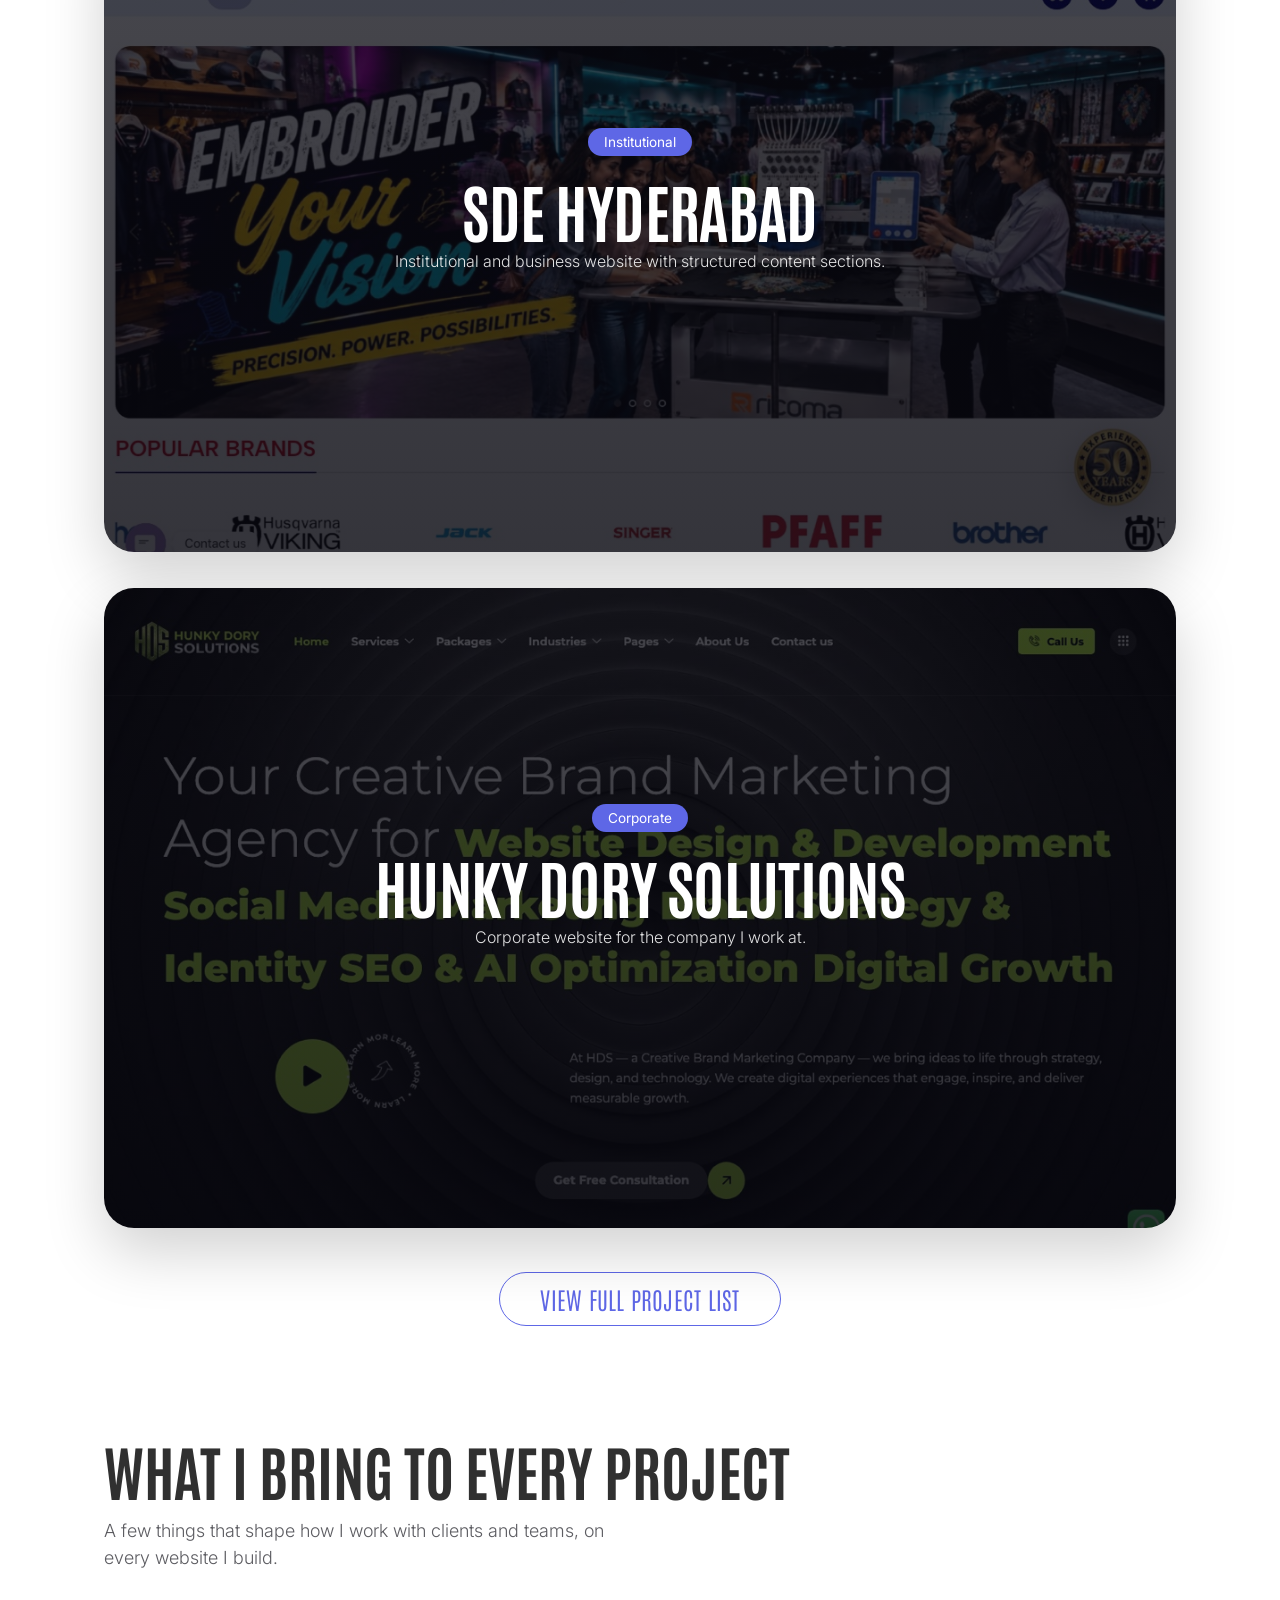
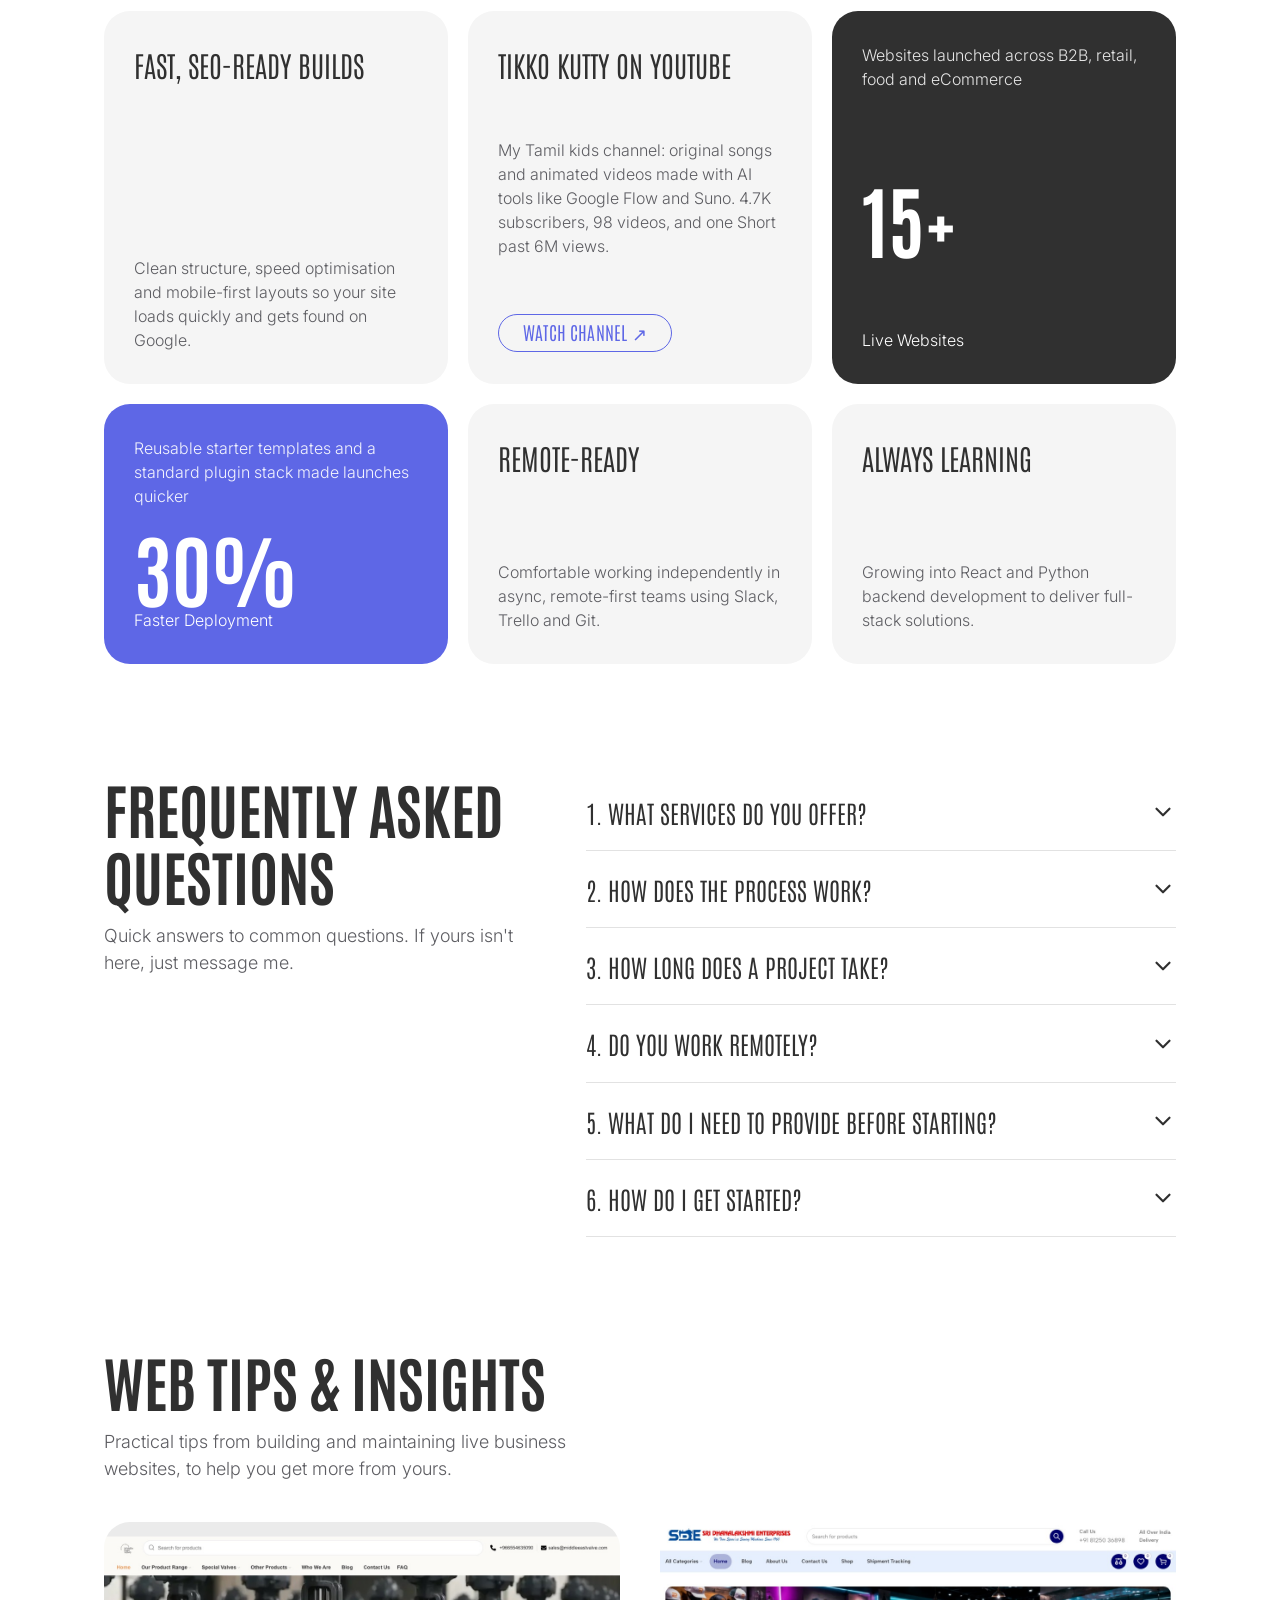
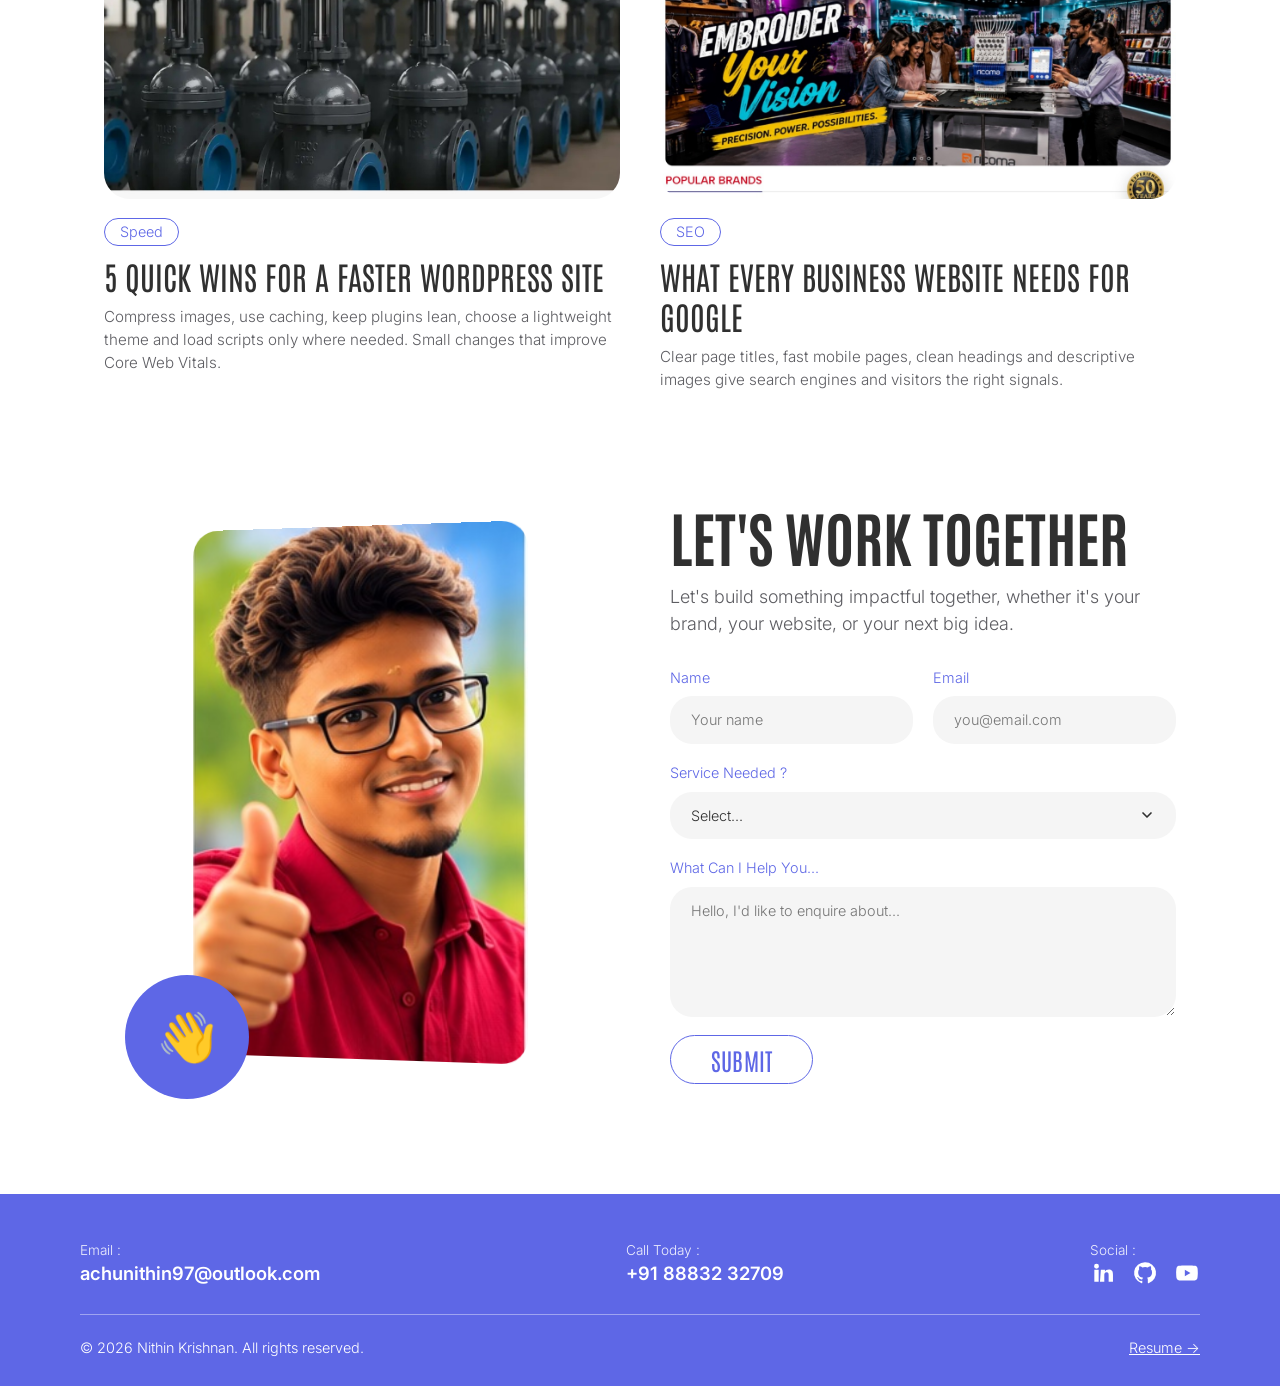
==== commit 3ac84341: "Add TIKKO KUTTY channel link, stats and experience entry Co-Authored-By: Claude Sonnet 5.5 <noreply@" ====
--- a/index.html
+++ b/index.html
@@ -108,6 +108,7 @@
         <div class="soc">
           <a href="https://www.linkedin.com/in/nithinkrishnan381997" target="_blank" rel="noopener" aria-label="LinkedIn"><svg viewBox="0 0 24 24"><path d="M4 9h4v11H4zM6 3.500a2.250 2.250 0 1 1 0 4.500 2.250 2.250 0 0 1 0-4.500zM10 9h3.800v1.500c.6-1 1.900-1.800 3.600-1.800 3.300 0 3.800 2.200 3.800 5V20h-4v-5.600c0-1.300 0-3-1.900-3s-2.100 1.400-2.100 2.900V20h-4z"/></svg></a>
           <a href="https://github.com/Achunithin97" target="_blank" rel="noopener" aria-label="GitHub"><svg viewBox="0 0 24 24"><path d="M12 2a10 10 0 0 0-3.200 19.500c.5.100.7-.2.7-.5v-1.800c-2.800.6-3.400-1.200-3.400-1.200-.5-1.200-1.100-1.500-1.100-1.500-.9-.6.100-.6.100-.6 1 .1 1.500 1 1.500 1 .9 1.500 2.400 1.100 3 .8.1-.7.4-1.100.7-1.400-2.200-.3-4.600-1.100-4.600-5 0-1.100.4-2 1-2.700-.1-.3-.4-1.300.1-2.700 0 0 .8-.3 2.800 1a9.600 9.600 0 0 1 5 0c2-1.300 2.800-1 2.800-1 .5 1.400.2 2.400.1 2.700.6.700 1 1.600 1 2.700 0 3.900-2.400 4.700-4.600 5 .4.300.7.900.7 1.800V21c0 .3.200.6.700.5A10 10 0 0 0 12 2z"/></svg></a>
+          <a href="https://www.youtube.com/@tikkokutty" target="_blank" rel="noopener" aria-label="TIKKO KUTTY on YouTube"><svg viewBox="0 0 24 24"><path fill-rule="evenodd" d="M21.600 7.200a2.500 2.500 0 0 0-1.800-1.800C18.200 5 12 5 12 5s-6.200 0-7.800.4A2.500 2.500 0 0 0 2.400 7.200C2 8.800 2 12 2 12s0 3.200.4 4.800a2.500 2.500 0 0 0 1.800 1.800C5.800 19 12 19 12 19s6.200 0 7.800-.4a2.500 2.500 0 0 0 1.800-1.800C22 15.200 22 12 22 12s0-3.200-.4-4.800zM10 15V9l5.200 3z"/></svg></a>
         </div>
         <a class="pbtn" href="resume.html">VIEW RESUME</a>
       </div>
@@ -147,7 +148,7 @@
       <p class="lead">A few things that shape how I work with clients and teams, on every website I build.</p>
       <div class="trio">
         <div class="tc"><p class="tt">Fast, SEO-ready builds</p><p>Clean structure, speed optimisation and mobile-first layouts so your site loads quickly and gets found on Google.</p></div>
-        <div class="tc"><p class="tt">AI Video &amp; Music</p><p>I run TIKKO KUTTY, a Tamil kids YouTube channel, creating songs and animated videos with AI tools like Google Flow and Suno.</p></div>
+        <div class="tc"><p class="tt">TIKKO KUTTY on YouTube</p><p>My Tamil kids channel: original songs and animated videos made with AI tools like Google Flow and Suno. 4.7K subscribers, 98 videos, and one Short past 6M views.</p><a class="pbtn sm" href="https://www.youtube.com/@tikkokutty" target="_blank" rel="noopener">WATCH CHANNEL ↗</a></div>
         <div class="tc dark"><p>Websites launched across B2B, retail, food and eCommerce</p><b data-count="15" data-suffix="+">15+</b><span>Live Websites</span></div>
         <div class="tc accent"><p>Reusable starter templates and a standard plugin stack made launches quicker</p><b data-count="30" data-suffix="%">30%</b><span>Faster Deployment</span></div>
         <div class="tc"><p class="tt">Remote-ready</p><p>Comfortable working independently in async, remote-first teams using Slack, Trello and Git.</p></div>
@@ -237,7 +238,7 @@
     <div class="fr">
       <div><small>Email :</small><a href="mailto:achunithin97@outlook.com">achunithin97@outlook.com</a></div>
       <div><small>Call Today :</small><a href="tel:+918883232709">+91 88832 32709</a></div>
-      <div><small>Social :</small><span class="fs"><a href="https://www.linkedin.com/in/nithinkrishnan381997" target="_blank" rel="noopener" aria-label="LinkedIn"><svg viewBox="0 0 24 24"><path d="M4 9h4v11H4zM6 3.500a2.250 2.250 0 1 1 0 4.500 2.250 2.250 0 0 1 0-4.500zM10 9h3.800v1.500c.6-1 1.900-1.800 3.600-1.800 3.300 0 3.800 2.200 3.800 5V20h-4v-5.600c0-1.300 0-3-1.900-3s-2.100 1.400-2.100 2.900V20h-4z"/></svg></a><a href="https://github.com/Achunithin97" target="_blank" rel="noopener" aria-label="GitHub"><svg viewBox="0 0 24 24"><path d="M12 2a10 10 0 0 0-3.200 19.500c.5.100.7-.2.7-.5v-1.800c-2.800.6-3.400-1.200-3.400-1.200-.5-1.200-1.100-1.500-1.100-1.500-.9-.6.100-.6.100-.6 1 .1 1.500 1 1.500 1 .9 1.500 2.400 1.100 3 .8.1-.7.4-1.100.7-1.400-2.200-.3-4.600-1.100-4.600-5 0-1.100.4-2 1-2.700-.1-.3-.4-1.300.1-2.700 0 0 .8-.3 2.800 1a9.600 9.600 0 0 1 5 0c2-1.300 2.800-1 2.800-1 .5 1.400.2 2.400.1 2.700.6.700 1 1.600 1 2.700 0 3.900-2.400 4.700-4.600 5 .4.300.7.900.7 1.800V21c0 .3.200.6.700.5A10 10 0 0 0 12 2z"/></svg></a></span></div>
+      <div><small>Social :</small><span class="fs"><a href="https://www.linkedin.com/in/nithinkrishnan381997" target="_blank" rel="noopener" aria-label="LinkedIn"><svg viewBox="0 0 24 24"><path d="M4 9h4v11H4zM6 3.500a2.250 2.250 0 1 1 0 4.500 2.250 2.250 0 0 1 0-4.500zM10 9h3.800v1.500c.6-1 1.900-1.800 3.600-1.800 3.300 0 3.800 2.200 3.800 5V20h-4v-5.600c0-1.300 0-3-1.900-3s-2.100 1.400-2.100 2.900V20h-4z"/></svg></a><a href="https://github.com/Achunithin97" target="_blank" rel="noopener" aria-label="GitHub"><svg viewBox="0 0 24 24"><path d="M12 2a10 10 0 0 0-3.200 19.500c.5.100.7-.2.7-.5v-1.800c-2.800.6-3.400-1.200-3.400-1.200-.5-1.200-1.100-1.500-1.100-1.500-.9-.6.100-.6.100-.6 1 .1 1.500 1 1.500 1 .9 1.500 2.400 1.100 3 .8.1-.7.4-1.100.7-1.400-2.200-.3-4.600-1.100-4.600-5 0-1.100.4-2 1-2.700-.1-.3-.4-1.300.1-2.700 0 0 .8-.3 2.800 1a9.600 9.600 0 0 1 5 0c2-1.300 2.800-1 2.800-1 .5 1.400.2 2.400.1 2.700.6.700 1 1.600 1 2.700 0 3.900-2.400 4.700-4.600 5 .4.300.7.900.7 1.800V21c0 .3.200.6.700.5A10 10 0 0 0 12 2z"/></svg></a><a href="https://www.youtube.com/@tikkokutty" target="_blank" rel="noopener" aria-label="TIKKO KUTTY on YouTube"><svg viewBox="0 0 24 24"><path fill-rule="evenodd" d="M21.600 7.200a2.500 2.500 0 0 0-1.800-1.800C18.200 5 12 5 12 5s-6.200 0-7.800.4A2.500 2.500 0 0 0 2.400 7.200C2 8.800 2 12 2 12s0 3.200.4 4.800a2.500 2.500 0 0 0 1.800 1.800C5.800 19 12 19 12 19s6.200 0 7.800-.4a2.500 2.500 0 0 0 1.800-1.800C22 15.200 22 12 22 12s0-3.200-.4-4.800zM10 15V9l5.200 3z"/></svg></a></span></div>
     </div>
     <div class="fb"><span>© <span id="year"></span> Nithin Krishnan. All rights reserved.</span><a href="resume.html">Resume →</a></div>
   </footer>
--- a/style.css
+++ b/style.css
@@ -220,3 +220,5 @@
 .fc-hi { position: absolute; left: 0; top: 0; width: 124px; height: 124px; margin: -62px 0 0 -62px; border-radius: 50%; background: var(--accent); color: #fff; display: grid; place-items: center; transform-origin: 50% 50%; will-change: transform; }
 .fc-hi span { position: absolute; font-size: clamp(1.6rem, 3vw, 2.6rem); font-weight: 300; line-height: 1; transition: opacity .25s; }
 .fc-hi .t2 { opacity: 0; font-size: 2.2rem; }
+
+.pbtn.sm { font-size: 1.15rem; padding: 4px 24px; align-self: flex-start; margin-top: 16px; }
